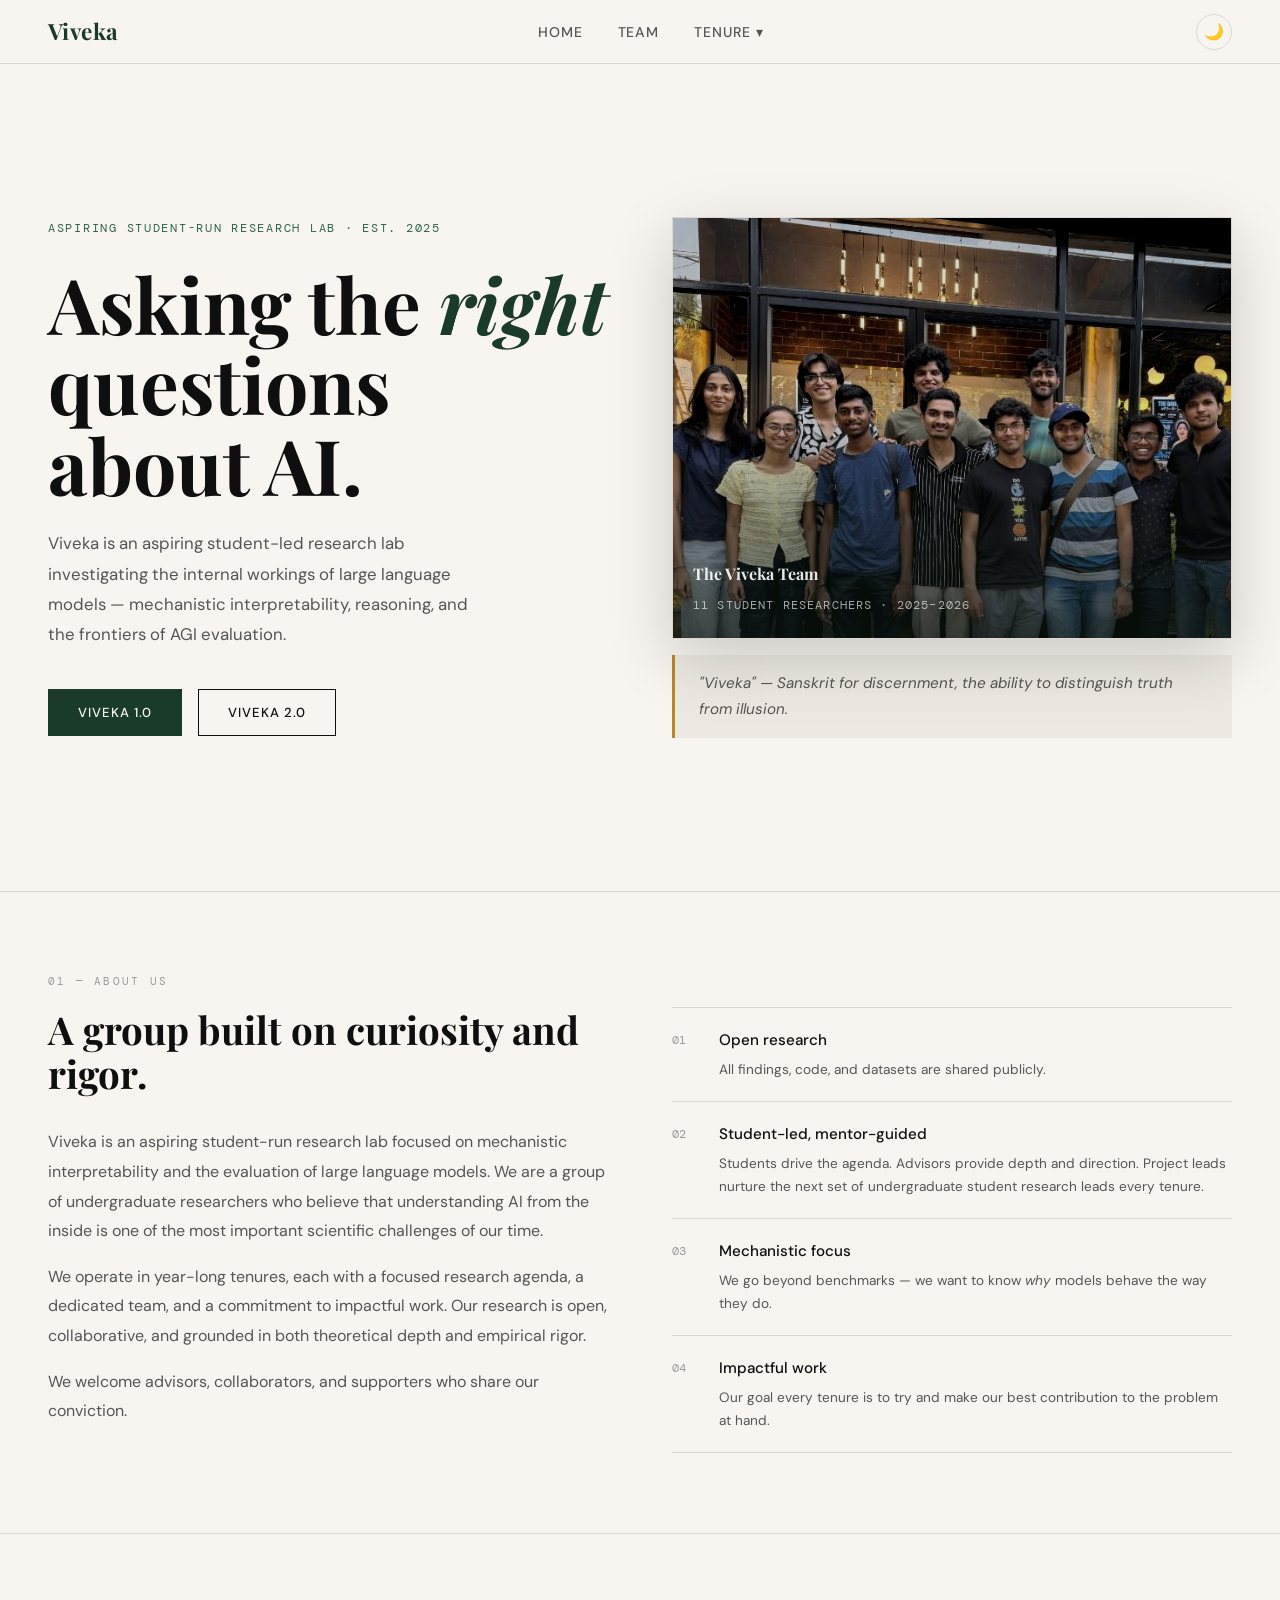
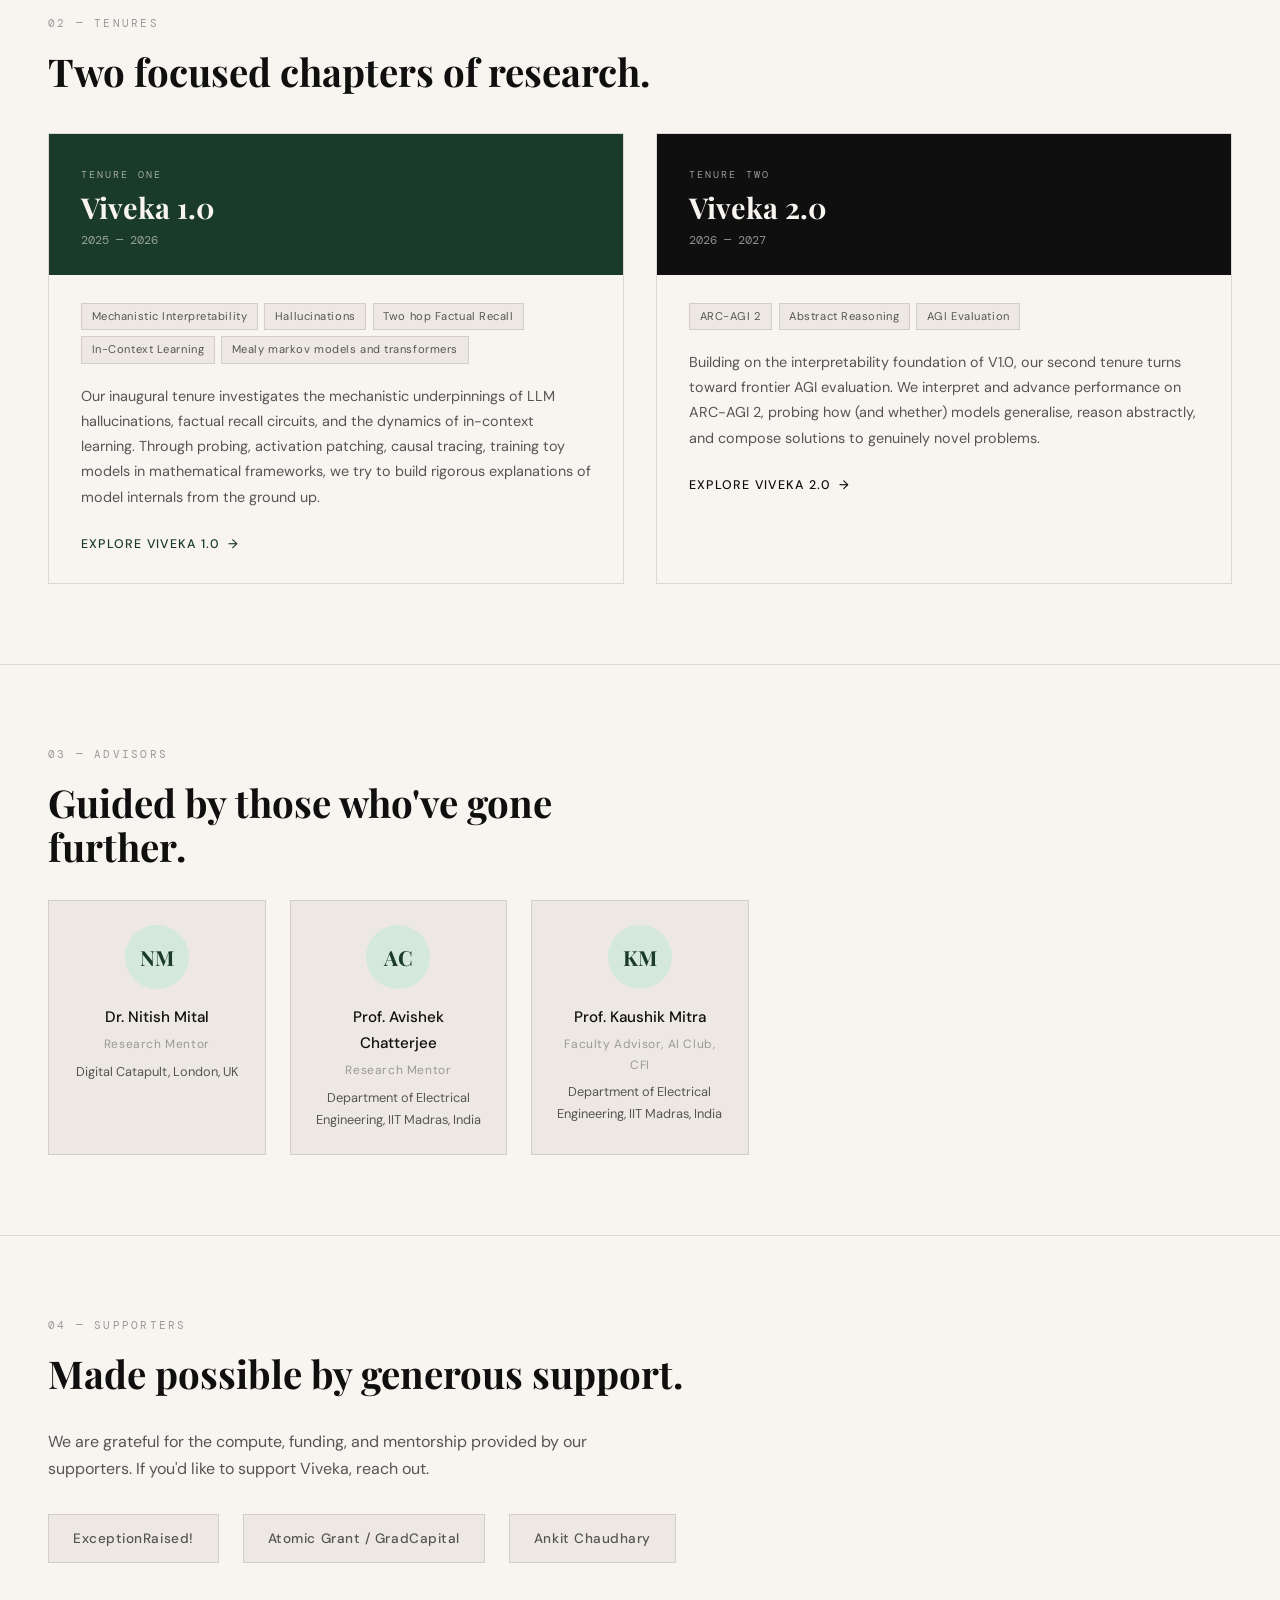
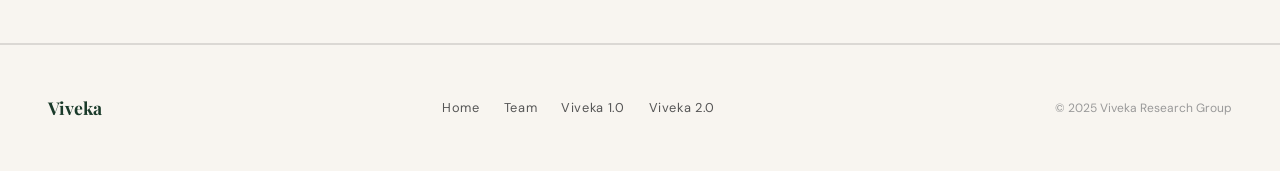
==== index.html @ bc0a215b "minor updates" ====
<!DOCTYPE html>
<html lang="en" data-theme="light">
<head>
<meta charset="UTF-8">
<meta name="viewport" content="width=device-width, initial-scale=1.0">
<title>Viveka — Student Research Collective</title>
<link rel="preconnect" href="https://fonts.googleapis.com">
<link href="https://fonts.googleapis.com/css2?family=Playfair+Display:wght@400;700&family=DM+Sans:wght@300;400;500&family=DM+Mono:wght@400&display=swap" rel="stylesheet">
<style>
  /* ── LIGHT MODE ── */
  :root {
    --ink: #0f0f0f;
    --ink-muted: #555;
    --ink-faint: #999;
    --paper: #f8f5f0;
    --paper-warm: #ede9e2;
    --accent: #1a3a2a;
    --accent-light: #2e6648;
    --accent-pale: #d4e8dc;
    --rule: rgba(15,15,15,0.12);
    --gold: #b8892a;
    --nav-bg: #f8f5f0;
    --toggle-icon: "🌙";
  }

  /* ── DARK MODE ── */
  [data-theme="dark"] {
    --ink: #e8e4dd;
    --ink-muted: #a8a09a;
    --ink-faint: #665f58;
    --paper: #141210;
    --paper-warm: #1d1a16;
    --accent: #4a8f6a;
    --accent-light: #5aaf80;
    --accent-pale: #1e3a2a;
    --rule: rgba(255,255,240,0.10);
    --gold: #d4a84b;
    --nav-bg: #141210;
    --toggle-icon: "☀";
  }

  *, *::before, *::after { box-sizing: border-box; margin: 0; padding: 0; }
  html { scroll-behavior: smooth; }
  body {
    font-family: 'DM Sans', sans-serif;
    background: var(--paper);
    color: var(--ink);
    font-size: 16px;
    line-height: 1.7;
    transition: background 0.3s, color 0.3s;
  }

  /* NAV */
  nav {
    position: sticky; top: 0; z-index: 100;
    background: var(--nav-bg);
    border-bottom: 1px solid var(--rule);
    display: flex; align-items: center; justify-content: space-between;
    padding: 0 3rem;
    height: 64px;
    transition: background 0.3s;
  }
  .nav-logo {
    font-family: 'Playfair Display', serif;
    font-size: 1.4rem;
    font-weight: 700;
    color: var(--accent);
    text-decoration: none;
    letter-spacing: 0.02em;
  }
  .nav-links { display: flex; gap: 0; align-items: center; list-style: none; }
  .nav-links li { position: relative; }
  .nav-links a {
    display: block;
    padding: 0 1.1rem;
    height: 64px;
    line-height: 64px;
    font-size: 0.88rem;
    font-weight: 500;
    letter-spacing: 0.06em;
    text-transform: uppercase;
    text-decoration: none;
    color: var(--ink-muted);
    transition: color 0.2s;
  }
  .nav-links a:hover { color: var(--accent); }
  .dropdown-menu {
    display: none;
    position: absolute;
    top: 100%; left: 0;
    background: var(--nav-bg);
    border: 1px solid var(--rule);
    min-width: 180px;
    box-shadow: 0 8px 24px rgba(0,0,0,0.08);
  }
  .nav-links li:hover .dropdown-menu { display: block; }
  .dropdown-menu a {
    height: auto; line-height: 1.4;
    padding: 0.75rem 1.2rem;
    display: block;
    border-bottom: 1px solid var(--rule);
    font-size: 0.82rem;
  }
  .dropdown-menu a:last-child { border-bottom: none; }

  /* DARK MODE TOGGLE */
  .dark-toggle {
    background: none;
    border: 1.5px solid var(--rule);
    color: var(--ink-muted);
    cursor: pointer;
    font-size: 1rem;
    width: 36px;
    height: 36px;
    border-radius: 50%;
    display: flex;
    align-items: center;
    justify-content: center;
    margin-left: 0.8rem;
    transition: border-color 0.2s, background 0.2s, color 0.2s;
    flex-shrink: 0;
  }
  .dark-toggle:hover {
    border-color: var(--accent);
    color: var(--accent);
    background: var(--accent-pale);
  }

  /* HERO */
  .hero {
    min-height: 92vh;
    display: grid;
    grid-template-columns: 1fr 1fr;
    align-items: center;
    padding: 4rem 3rem;
    gap: 4rem;
    border-bottom: 1px solid var(--rule);
  }
  .hero-text {}
  .hero-eyebrow {
    font-family: 'DM Mono', monospace;
    font-size: 0.72rem;
    letter-spacing: 0.15em;
    text-transform: uppercase;
    color: var(--accent-light);
    margin-bottom: 1.5rem;
  }
  .hero-title {
    font-family: 'Playfair Display', serif;
    font-size: clamp(3rem, 6vw, 5.5rem);
    font-weight: 700;
    line-height: 1.05;
    color: var(--ink);
    margin-bottom: 1.5rem;
  }
  .hero-title em { font-style: italic; color: var(--accent); }
  .hero-sub {
    font-size: 1.05rem;
    color: var(--ink-muted);
    max-width: 420px;
    margin-bottom: 2.5rem;
    line-height: 1.8;
  }
  .hero-ctas { display: flex; gap: 1rem; flex-wrap: wrap; }
  .btn {
    display: inline-block;
    padding: 0.7rem 1.8rem;
    font-size: 0.82rem;
    font-weight: 500;
    letter-spacing: 0.08em;
    text-transform: uppercase;
    text-decoration: none;
    border: 1.5px solid var(--ink);
    color: var(--ink);
    background: transparent;
    transition: all 0.2s;
    cursor: pointer;
  }
  .btn:hover { background: var(--ink); color: var(--paper); }
  .btn-fill { background: var(--accent); color: var(--paper); border-color: var(--accent); }
  .btn-fill:hover { background: var(--accent-light); border-color: var(--accent-light); color: var(--paper); }

  /* HERO GROUP PHOTO */
  .hero-visual {
    display: flex;
    flex-direction: column;
    gap: 1rem;
    position: relative;
  }

  .hero-photo-wrapper {
    position: relative;
    overflow: hidden;
    border: 1px solid var(--rule);
    box-shadow: 0 20px 60px rgba(0,0,0,0.18);
  }

  .hero-photo-wrapper img {
    width: 100%;
    height: 420px;
    object-fit: cover;
    object-position: center top;
    display: block;
    /* Warm cinematic grade — slight desaturation + deep shadows */
    filter: brightness(0.82) contrast(1.08) saturate(0.85) sepia(0.08);
    transition: filter 0.4s ease;
  }

  [data-theme="dark"] .hero-photo-wrapper img {
    /* Darker, more moody in dark mode */
    filter: brightness(0.62) contrast(1.15) saturate(0.70) sepia(0.12);
  }

  .hero-photo-wrapper:hover img {
    filter: brightness(0.92) contrast(1.04) saturate(1.0) sepia(0.04);
  }

  /* Gradient overlay at bottom for text */
  .hero-photo-wrapper::after {
    content: '';
    position: absolute;
    bottom: 0; left: 0; right: 0;
    height: 55%;
    background: linear-gradient(to top, rgba(10,20,14,0.72) 0%, transparent 100%);
    pointer-events: none;
  }

  .hero-photo-caption {
    position: absolute;
    bottom: 1.25rem;
    left: 1.25rem;
    right: 1.25rem;
    z-index: 2;
    color: rgba(255,255,255,0.90);
  }
  .hero-photo-caption strong {
    font-family: 'Playfair Display', serif;
    font-size: 1rem;
    font-weight: 700;
    display: block;
    margin-bottom: 0.2rem;
  }
  .hero-photo-caption span {
    font-size: 0.72rem;
    font-family: 'DM Mono', monospace;
    letter-spacing: 0.1em;
    text-transform: uppercase;
    opacity: 0.7;
  }

  .hero-quote {
    border-left: 3px solid var(--gold);
    padding: 1rem 1.5rem;
    background: var(--paper-warm);
    font-style: italic;
    font-size: 0.95rem;
    color: var(--ink-muted);
    transition: background 0.3s;
  }

  /* SECTION */
  section { padding: 5rem 3rem; border-bottom: 1px solid var(--rule); }
  .section-label {
    font-family: 'DM Mono', monospace;
    font-size: 0.7rem;
    letter-spacing: 0.2em;
    text-transform: uppercase;
    color: var(--ink-faint);
    margin-bottom: 1rem;
  }
  .section-title {
    font-family: 'Playfair Display', serif;
    font-size: clamp(1.8rem, 3vw, 2.8rem);
    font-weight: 700;
    line-height: 1.15;
    margin-bottom: 2rem;
    max-width: 640px;
  }

  /* ABOUT */
  .about-grid {
    display: grid;
    grid-template-columns: 1fr 1fr;
    gap: 4rem;
    align-items: start;
  }
  .about-text p {
    font-size: 1rem;
    color: var(--ink-muted);
    line-height: 1.85;
    margin-bottom: 1rem;
  }
  .about-pillars { display: flex; flex-direction: column; gap: 0; }
  .pillar {
    padding: 1.25rem 0;
    border-bottom: 1px solid var(--rule);
    display: flex; gap: 1.2rem; align-items: flex-start;
  }
  .pillar:first-child { border-top: 1px solid var(--rule); }
  .pillar-num {
    font-family: 'DM Mono', monospace;
    font-size: 0.72rem;
    color: var(--ink-faint);
    margin-top: 0.2rem;
    min-width: 28px;
  }
  .pillar-title { font-weight: 500; font-size: 0.95rem; margin-bottom: 0.25rem; }
  .pillar-desc { font-size: 0.85rem; color: var(--ink-muted); }

  /* TENURE CARDS */
  .tenure-grid {
    display: grid;
    grid-template-columns: 1fr 1fr;
    gap: 2rem;
    margin-top: 2.5rem;
  }
  .tenure-card {
    border: 1px solid var(--rule);
    background: var(--paper);
    text-decoration: none;
    color: inherit;
    display: block;
    transition: transform 0.2s, box-shadow 0.2s;
    position: relative;
    overflow: hidden;
  }
  .tenure-card:hover { transform: translateY(-3px); box-shadow: 0 12px 40px rgba(0,0,0,0.1); }
  .tenure-card-header {
    background: var(--accent);
    color: var(--paper);
    padding: 2rem 2rem 1.5rem;
    position: relative;
  }
  .tenure-card-header.v2 { background: var(--ink); }
  .tenure-tag {
    font-family: 'DM Mono', monospace;
    font-size: 0.65rem;
    letter-spacing: 0.2em;
    text-transform: uppercase;
    opacity: 0.6;
    margin-bottom: 0.5rem;
  }
  .tenure-card-title {
    font-family: 'Playfair Display', serif;
    font-size: 1.8rem;
    font-weight: 700;
    line-height: 1.1;
  }
  .tenure-card-year {
    font-family: 'DM Mono', monospace;
    font-size: 0.75rem;
    opacity: 0.55;
    margin-top: 0.4rem;
  }
  .tenure-card-body {
    padding: 1.75rem 2rem;
  }
  .tenure-card-desc {
    font-size: 0.9rem;
    color: var(--ink-muted);
    line-height: 1.75;
    margin-bottom: 1.5rem;
  }
  .tenure-card-link {
    font-size: 0.78rem;
    font-weight: 500;
    letter-spacing: 0.1em;
    text-transform: uppercase;
    color: var(--accent);
    display: flex; align-items: center; gap: 0.5rem;
  }
  .tenure-card.v2 .tenure-card-link { color: var(--ink); }
  .tenure-card-link::after { content: '→'; }
  .tenure-themes {
    display: flex; flex-wrap: wrap; gap: 0.4rem;
    margin-bottom: 1.25rem;
  }
  .theme-tag {
    font-size: 0.7rem;
    padding: 0.2rem 0.6rem;
    border: 1px solid var(--rule);
    color: var(--ink-muted);
    letter-spacing: 0.05em;
    background: var(--paper-warm);
  }

  /* ADVISORS */
  .advisors-grid {
    display: grid;
    grid-template-columns: repeat(auto-fill, minmax(200px, 1fr));
    gap: 1.5rem;
    margin-top: 2rem;
  }
  .advisor-card {
    border: 1px solid var(--rule);
    padding: 1.5rem;
    text-align: center;
    background: var(--paper-warm);
    transition: background 0.3s;
  }
  .advisor-avatar {
    width: 64px; height: 64px;
    border-radius: 50%;
    background: var(--accent-pale);
    display: flex; align-items: center; justify-content: center;
    margin: 0 auto 1rem;
    font-family: 'Playfair Display', serif;
    font-size: 1.3rem;
    color: var(--accent);
    font-weight: 700;
  }
  .advisor-name { font-weight: 500; font-size: 0.95rem; margin-bottom: 0.2rem; }
  .advisor-role { font-size: 0.75rem; color: var(--ink-faint); letter-spacing: 0.05em; }
  .advisor-affil { font-size: 0.8rem; color: var(--ink-muted); margin-top: 0.4rem; }

  /* SUPPORTERS */
  .supporters-row {
    display: flex; flex-wrap: wrap; gap: 1.5rem; align-items: center;
    margin-top: 2rem;
  }
  .supporter-badge {
    border: 1px solid var(--rule);
    padding: 0.75rem 1.5rem;
    font-size: 0.85rem;
    font-weight: 500;
    color: var(--ink-muted);
    background: var(--paper-warm);
    letter-spacing: 0.04em;
    transition: background 0.3s;
  }

  /* FOOTER */
  footer {
    padding: 3rem;
    display: flex; align-items: center; justify-content: space-between;
    border-top: 1px solid var(--rule);
    flex-wrap: wrap; gap: 1rem;
  }
  .footer-logo {
    font-family: 'Playfair Display', serif;
    font-size: 1.1rem;
    font-weight: 700;
    color: var(--accent);
  }
  .footer-links { display: flex; gap: 1.5rem; }
  .footer-links a {
    font-size: 0.8rem;
    text-decoration: none;
    color: var(--ink-muted);
    letter-spacing: 0.05em;
  }
  .footer-links a:hover { color: var(--accent); }
  .footer-copy { font-size: 0.75rem; color: var(--ink-faint); }

  @media (max-width: 768px) {
    nav { padding: 0 1.5rem; }
    .hero { grid-template-columns: 1fr; min-height: auto; padding: 3rem 1.5rem; }
    .hero-visual { display: none; }
    section { padding: 3.5rem 1.5rem; }
    .about-grid, .tenure-grid { grid-template-columns: 1fr; }
    footer { padding: 2rem 1.5rem; flex-direction: column; }
  }
</style>
</head>
<body>

<nav>
  <a href="index.html" class="nav-logo">Viveka</a>
  <ul class="nav-links">
    <li><a href="index.html">Home</a></li>
    <li><a href="team.html">Team</a></li>
    <li style="position:relative;">
      <a href="#">Tenure ▾</a>
      <div class="dropdown-menu">
        <a href="viveka-1.html">Viveka 1.0 — 2025–26</a>
        <a href="viveka-2.html">Viveka 2.0 — 2026–27</a>
      </div>
    </li>
  </ul>
  <button class="dark-toggle" id="darkToggle" aria-label="Toggle dark mode" title="Toggle dark mode">🌙</button>
</nav>

<!-- HERO -->
<section class="hero" style="border-top: none;">
  <div class="hero-text">
    <p class="hero-eyebrow">Aspiring Student-run Research Lab · Est. 2025</p>
    <h1 class="hero-title">Asking the <em>right</em> questions about AI.</h1>
    <p class="hero-sub">Viveka is an aspiring student-led research lab investigating the internal workings of large language models — mechanistic interpretability, reasoning, and the frontiers of AGI evaluation.</p>
    <div class="hero-ctas">
      <a href="viveka-1.html" class="btn btn-fill">Viveka 1.0</a>
      <a href="viveka-2.html" class="btn">Viveka 2.0</a>
    </div>
  </div>
  <div class="hero-visual">
    <div class="hero-photo-wrapper">
      <img src="group_photo.jpg" alt="Viveka research team group photo" />
      <div class="hero-photo-caption">
        <strong>The Viveka Team</strong>
        <span>11 student researchers · 2025–2026</span>
      </div>
    </div>
    <div class="hero-quote">
      "Viveka" — Sanskrit for discernment, the ability to distinguish truth from illusion.
    </div>
  </div>
</section>

<!-- ABOUT US -->
<section id="about">
  <div class="section-label">01 — About Us</div>
  <div class="about-grid">
    <div>
      <h2 class="section-title">A group built on curiosity and rigor.</h2>
      <div class="about-text">
        <p>Viveka is an aspiring student-run research lab focused on mechanistic interpretability and the evaluation of large language models. We are a group of undergraduate researchers who believe that understanding AI from the inside is one of the most important scientific challenges of our time.</p>
        <p>We operate in year-long tenures, each with a focused research agenda, a dedicated team, and a commitment to impactful work. Our research is open, collaborative, and grounded in both theoretical depth and empirical rigor.</p>
        <p>We welcome advisors, collaborators, and supporters who share our conviction.</p>
      </div>
    </div>
    <div class="about-pillars">
      <div class="pillar">
        <span class="pillar-num">01</span>
        <div>
          <div class="pillar-title">Open research</div>
          <div class="pillar-desc">All findings, code, and datasets are shared publicly.</div>
        </div>
      </div>
      <div class="pillar">
        <span class="pillar-num">02</span>
        <div>
          <div class="pillar-title">Student-led, mentor-guided</div>
          <div class="pillar-desc">Students drive the agenda. Advisors provide depth and direction. Project leads nurture the next set of undergraduate student research leads every tenure.</div>
        </div>
      </div>
      <div class="pillar">
        <span class="pillar-num">03</span>
        <div>
          <div class="pillar-title">Mechanistic focus</div>
          <div class="pillar-desc">We go beyond benchmarks — we want to know <em>why</em> models behave the way they do.</div>
        </div>
      </div>
      <div class="pillar">
        <span class="pillar-num">04</span>
        <div>
          <div class="pillar-title">Impactful work</div>
          <div class="pillar-desc">Our goal every tenure is to try and make our best contribution to the problem at hand.</div>
        </div>
      </div>
    </div>
  </div>
</section>

<!-- TENURES -->
<section id="tenures">
  <div class="section-label">02 — Tenures</div>
  <h2 class="section-title">Two focused chapters of research.</h2>
  <div class="tenure-grid">
    <!-- Viveka 1.0 -->
    <a href="viveka-1.html" class="tenure-card">
      <div class="tenure-card-header">
        <div class="tenure-tag">Tenure One</div>
        <div class="tenure-card-title">Viveka 1.0</div>
        <div class="tenure-card-year">2025 — 2026</div>
      </div>
      <div class="tenure-card-body">
        <div class="tenure-themes">
          <span class="theme-tag">Mechanistic Interpretability</span>
          <span class="theme-tag">Hallucinations</span>
          <span class="theme-tag"> Two hop Factual Recall</span>
          <span class="theme-tag">In-Context Learning</span>
          <span class="theme-tag">Mealy markov models and transformers</span>
        </div>
        <p class="tenure-card-desc">Our inaugural tenure investigates the mechanistic underpinnings of LLM hallucinations, factual recall circuits, and the dynamics of in-context learning. Through probing, activation patching, causal tracing, training toy models in mathematical frameworks, we try to build rigorous explanations of model internals from the ground up.</p>
        <span class="tenure-card-link">Explore Viveka 1.0</span>
      </div>
    </a>

    <!-- Viveka 2.0 -->
    <a href="viveka-2.html" class="tenure-card v2">
      <div class="tenure-card-header v2">
        <div class="tenure-tag">Tenure Two</div>
        <div class="tenure-card-title">Viveka 2.0</div>
        <div class="tenure-card-year">2026 — 2027</div>
      </div>
      <div class="tenure-card-body">
        <div class="tenure-themes">
          <span class="theme-tag">ARC-AGI 2</span>
          <span class="theme-tag">Abstract Reasoning</span>
          <span class="theme-tag">AGI Evaluation</span>
        </div>
        <p class="tenure-card-desc">Building on the interpretability foundation of V1.0, our second tenure turns toward frontier AGI evaluation. We interpret and advance performance on ARC-AGI 2, probing how (and whether) models generalise, reason abstractly, and compose solutions to genuinely novel problems.</p>
        <span class="tenure-card-link" style="color:var(--ink);">Explore Viveka 2.0</span>
      </div>
    </a>
  </div>
</section>

<!-- ADVISORS -->
<section id="advisors">
  <div class="section-label">03 — Advisors</div>
  <h2 class="section-title">Guided by those who've gone further.</h2>
  <div class="advisors-grid">
    <div class="advisor-card">
      <div class="advisor-avatar">NM</div>
      <div class="advisor-name">Dr. Nitish Mital</div>
      <div class="advisor-role">Research Mentor</div>
      <div class="advisor-affil">Digital Catapult, London, UK</div>
    </div>
    <div class="advisor-card">
      <div class="advisor-avatar">AC</div>
      <div class="advisor-name">Prof. Avishek Chatterjee</div>
      <div class="advisor-role">Research Mentor</div>
      <div class="advisor-affil">Department of Electrical Engineering, IIT Madras, India</div>
    </div>
    <div class="advisor-card">
      <div class="advisor-avatar">KM</div>
      <div class="advisor-name">Prof. Kaushik Mitra</div>
      <div class="advisor-role">Faculty Advisor, AI Club, CFI</div>
      <div class="advisor-affil">Department of Electrical Engineering, IIT Madras, India</div>
    </div>
  </div>
</section>

<!-- SUPPORTERS -->
<section id="supporters">
  <div class="section-label">04 — Supporters</div>
  <h2 class="section-title">Made possible by generous support.</h2>
  <p style="color:var(--ink-muted); max-width:560px; margin-bottom: 1rem;">We are grateful for the compute, funding, and mentorship provided by our supporters. If you'd like to support Viveka, reach out.</p>
  <div class="supporters-row">
    <div class="supporter-badge">ExceptionRaised!</div>
    <div class="supporter-badge">Atomic Grant / GradCapital</div>
    <div class="supporter-badge">Ankit Chaudhary</div>
  </div>
</section>

<footer>
  <div class="footer-logo">Viveka</div>
  <div class="footer-links">
    <a href="index.html">Home</a>
    <a href="team.html">Team</a>
    <a href="viveka-1.html">Viveka 1.0</a>
    <a href="viveka-2.html">Viveka 2.0</a>
  </div>
  <div class="footer-copy">© 2025 Viveka Research Group</div>
</footer>

<script>
  const toggle = document.getElementById('darkToggle');
  const html = document.documentElement;

  // Load saved preference
  const saved = localStorage.getItem('viveka-theme');
  if (saved) {
    html.setAttribute('data-theme', saved);
    toggle.textContent = saved === 'dark' ? '☀️' : '🌙';
  }

  toggle.addEventListener('click', () => {
    const current = html.getAttribute('data-theme');
    const next = current === 'dark' ? 'light' : 'dark';
    html.setAttribute('data-theme', next);
    toggle.textContent = next === 'dark' ? '☀️' : '🌙';
    localStorage.setItem('viveka-theme', next);
  });
</script>

</body>
</html>
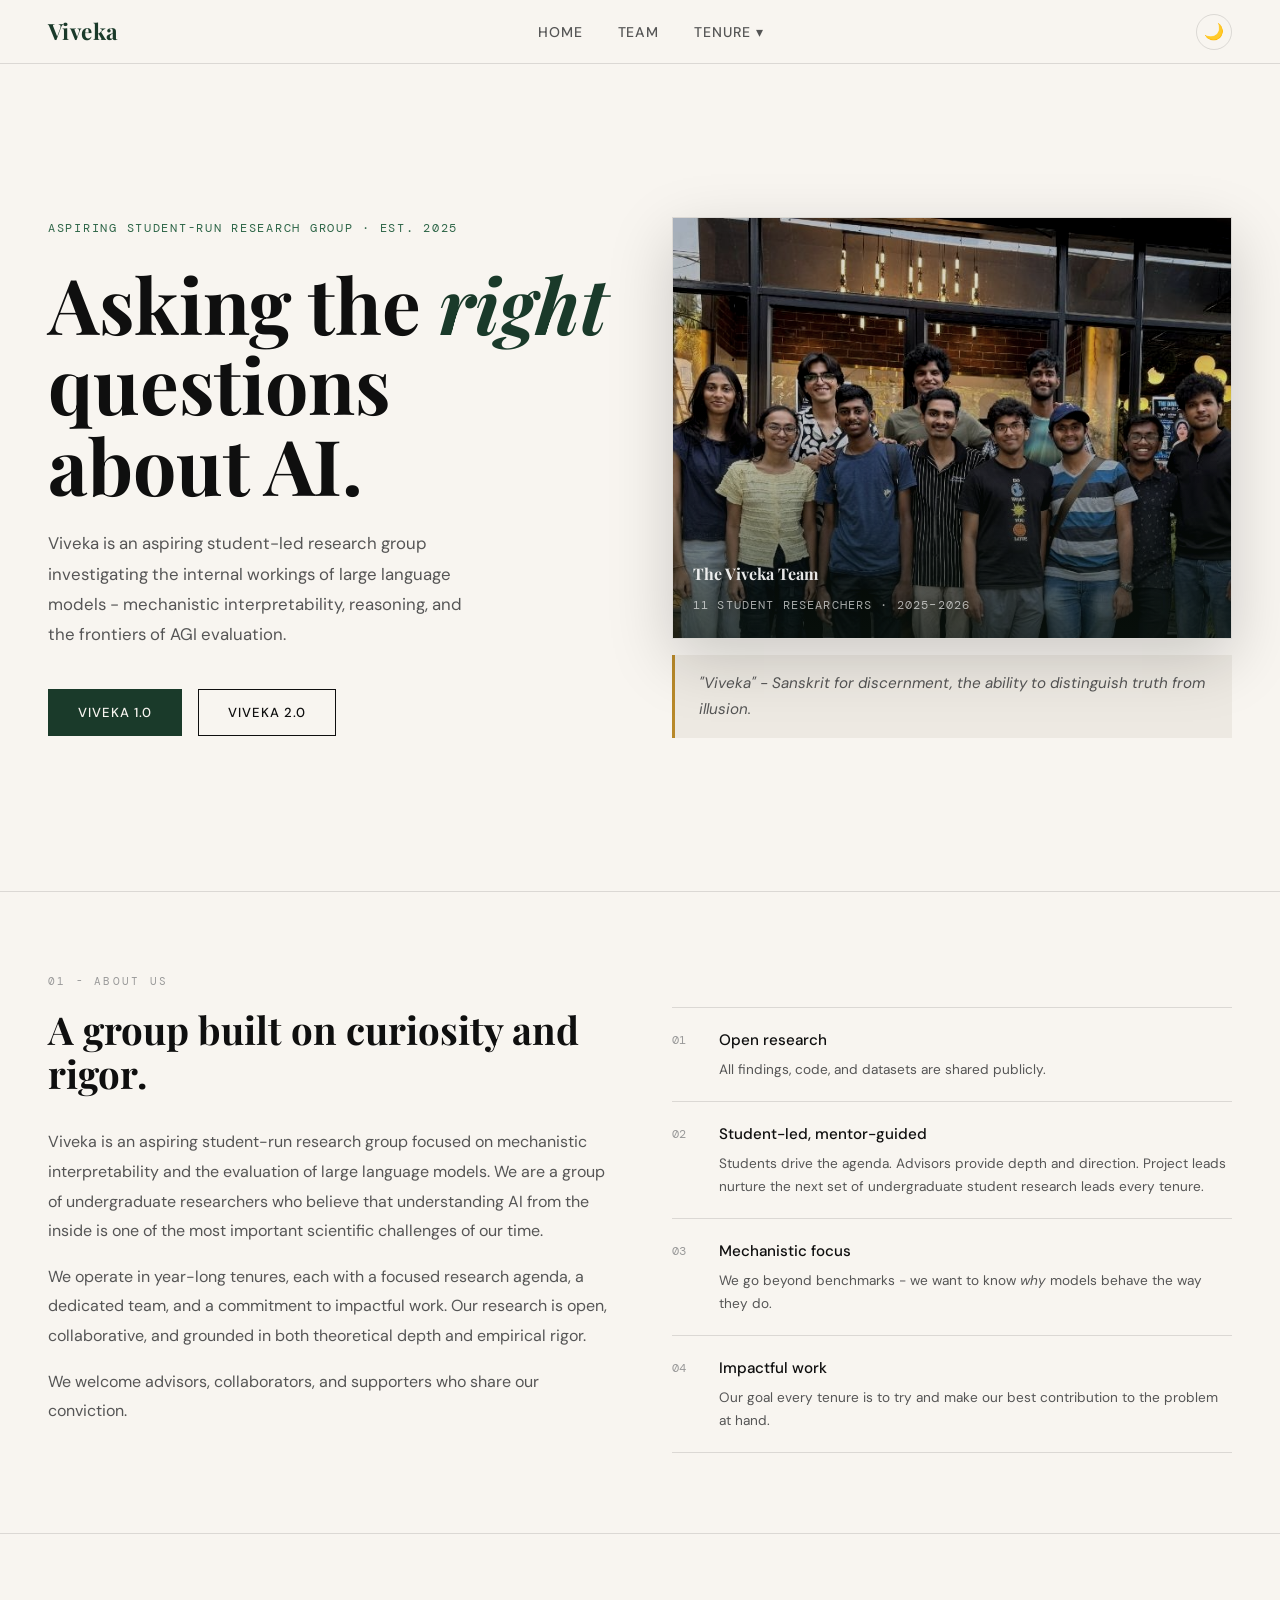
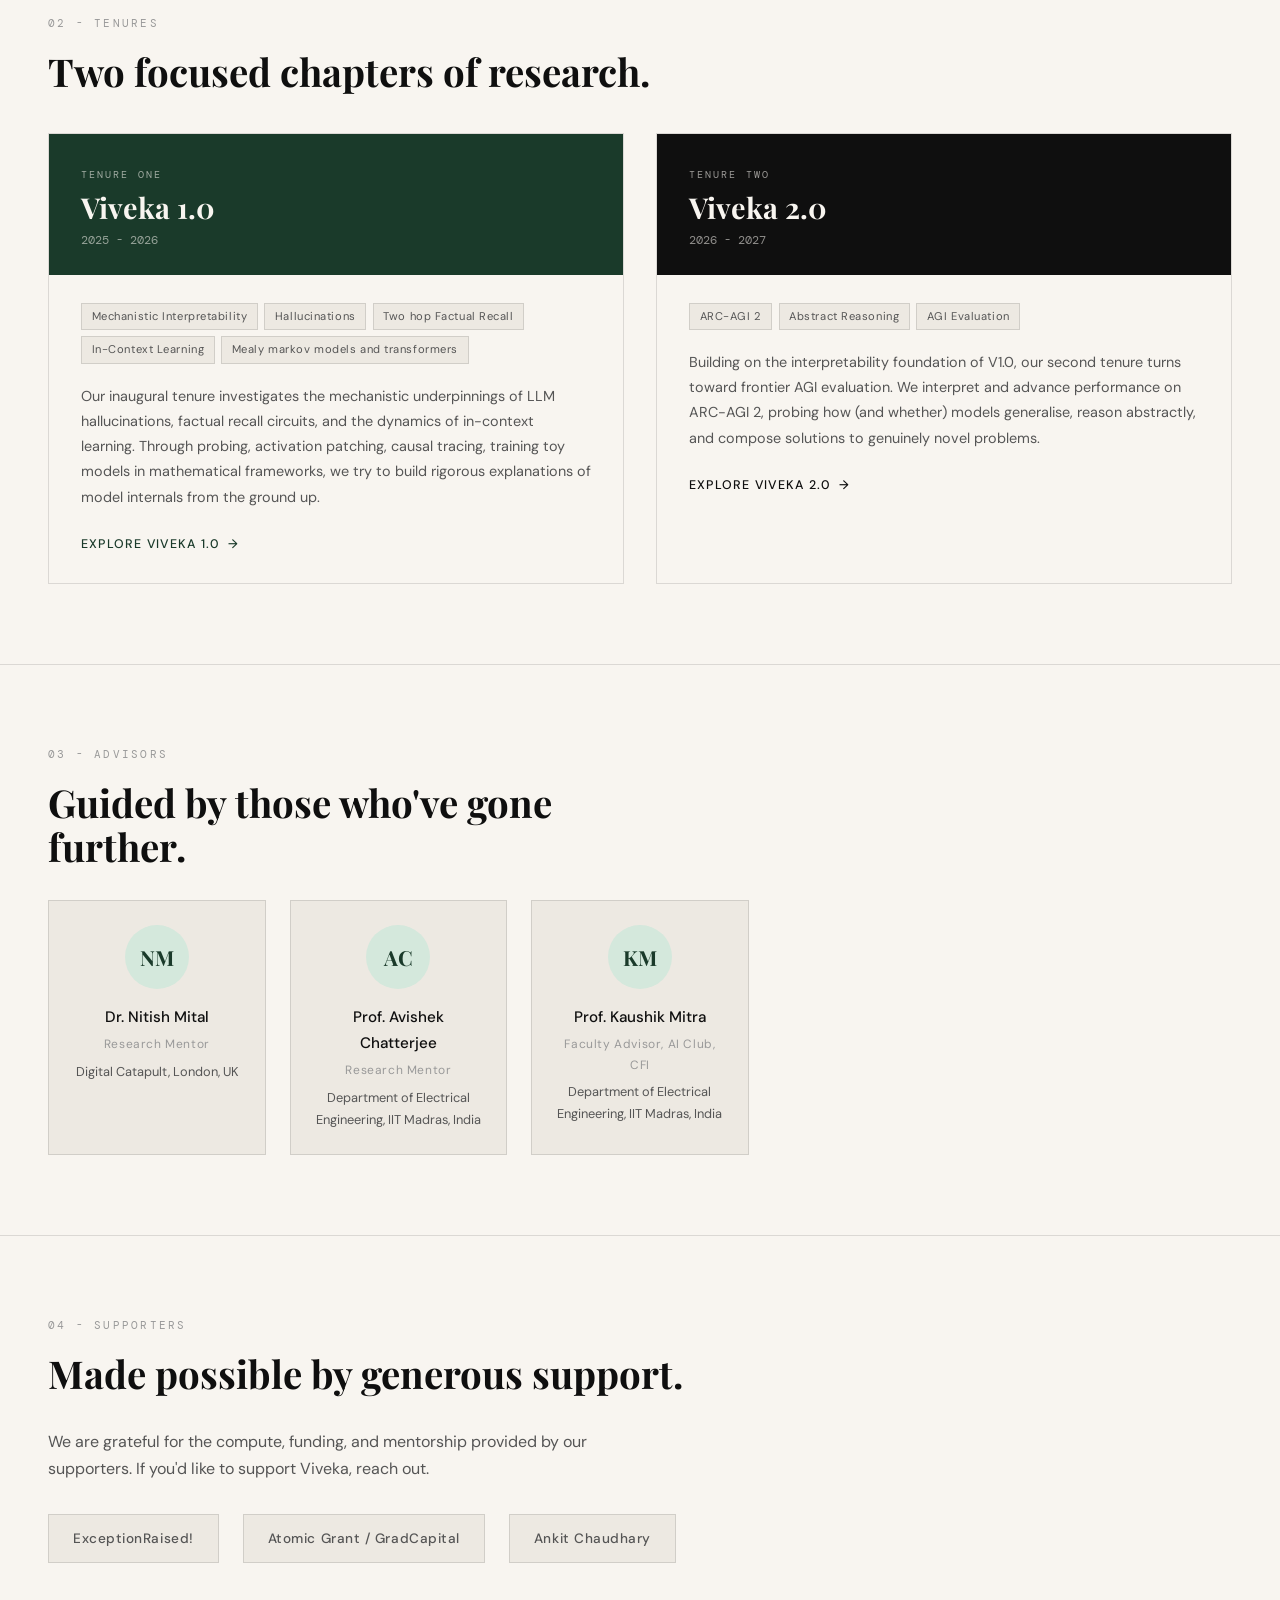
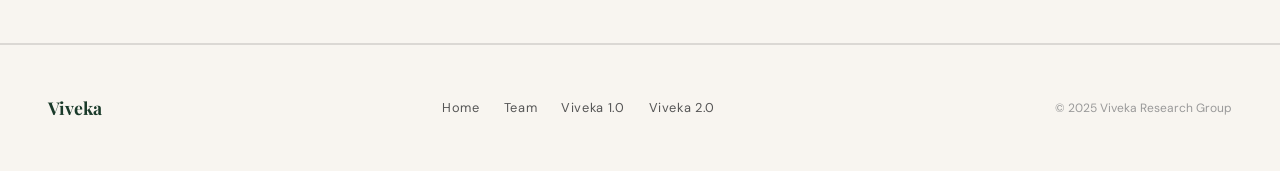
==== commit 3fbb9064: "linkedins" ====
--- a/index.html
+++ b/index.html
@@ -3,7 +3,7 @@
 <head>
 <meta charset="UTF-8">
 <meta name="viewport" content="width=device-width, initial-scale=1.0">
-<title>Viveka — Student Research Collective</title>
+<title>Viveka - Student Research Collective</title>
 <link rel="preconnect" href="https://fonts.googleapis.com">
 <link href="https://fonts.googleapis.com/css2?family=Playfair+Display:wght@400;700&family=DM+Sans:wght@300;400;500&family=DM+Mono:wght@400&display=swap" rel="stylesheet">
 <style>
@@ -40,7 +40,7 @@
   }
 
   *, *::before, *::after { box-sizing: border-box; margin: 0; padding: 0; }
-  html { scroll-behavior: smooth; }
+  html { scroll-behavior: smooth; background: var(--paper); transition: background 0.3s; }
   body {
     font-family: 'DM Sans', sans-serif;
     background: var(--paper);
@@ -48,6 +48,10 @@
     font-size: 16px;
     line-height: 1.7;
     transition: background 0.3s, color 0.3s;
+    max-width: 1440px;
+    margin: 0 auto;
+    box-shadow: 0 0 40px rgba(0,0,0,0.05);
+    min-height: 100vh;
   }
 
   /* NAV */
@@ -201,7 +205,7 @@
     object-fit: cover;
     object-position: center top;
     display: block;
-    /* Warm cinematic grade — slight desaturation + deep shadows */
+    /* Warm cinematic grade - slight desaturation + deep shadows */
     filter: brightness(0.82) contrast(1.08) saturate(0.85) sepia(0.08);
     transition: filter 0.4s ease;
   }
@@ -472,8 +476,8 @@
     <li style="position:relative;">
       <a href="#">Tenure ▾</a>
       <div class="dropdown-menu">
-        <a href="viveka-1.html">Viveka 1.0 — 2025–26</a>
-        <a href="viveka-2.html">Viveka 2.0 — 2026–27</a>
+        <a href="viveka-1.html">Viveka 1.0 - 2025–26</a>
+        <a href="viveka-2.html">Viveka 2.0 - 2026–27</a>
       </div>
     </li>
   </ul>
@@ -483,9 +487,9 @@
 <!-- HERO -->
 <section class="hero" style="border-top: none;">
   <div class="hero-text">
-    <p class="hero-eyebrow">Aspiring Student-run Research Lab · Est. 2025</p>
+    <p class="hero-eyebrow">Aspiring Student-run Research Group · Est. 2025</p>
     <h1 class="hero-title">Asking the <em>right</em> questions about AI.</h1>
-    <p class="hero-sub">Viveka is an aspiring student-led research lab investigating the internal workings of large language models — mechanistic interpretability, reasoning, and the frontiers of AGI evaluation.</p>
+    <p class="hero-sub">Viveka is an aspiring student-led research group investigating the internal workings of large language models - mechanistic interpretability, reasoning, and the frontiers of AGI evaluation.</p>
     <div class="hero-ctas">
       <a href="viveka-1.html" class="btn btn-fill">Viveka 1.0</a>
       <a href="viveka-2.html" class="btn">Viveka 2.0</a>
@@ -500,19 +504,19 @@
       </div>
     </div>
     <div class="hero-quote">
-      "Viveka" — Sanskrit for discernment, the ability to distinguish truth from illusion.
+      "Viveka" - Sanskrit for discernment, the ability to distinguish truth from illusion.
     </div>
   </div>
 </section>
 
 <!-- ABOUT US -->
 <section id="about">
-  <div class="section-label">01 — About Us</div>
+  <div class="section-label">01 - About Us</div>
   <div class="about-grid">
     <div>
       <h2 class="section-title">A group built on curiosity and rigor.</h2>
       <div class="about-text">
-        <p>Viveka is an aspiring student-run research lab focused on mechanistic interpretability and the evaluation of large language models. We are a group of undergraduate researchers who believe that understanding AI from the inside is one of the most important scientific challenges of our time.</p>
+        <p>Viveka is an aspiring student-run research group focused on mechanistic interpretability and the evaluation of large language models. We are a group of undergraduate researchers who believe that understanding AI from the inside is one of the most important scientific challenges of our time.</p>
         <p>We operate in year-long tenures, each with a focused research agenda, a dedicated team, and a commitment to impactful work. Our research is open, collaborative, and grounded in both theoretical depth and empirical rigor.</p>
         <p>We welcome advisors, collaborators, and supporters who share our conviction.</p>
       </div>
@@ -536,7 +540,7 @@
         <span class="pillar-num">03</span>
         <div>
           <div class="pillar-title">Mechanistic focus</div>
-          <div class="pillar-desc">We go beyond benchmarks — we want to know <em>why</em> models behave the way they do.</div>
+          <div class="pillar-desc">We go beyond benchmarks - we want to know <em>why</em> models behave the way they do.</div>
         </div>
       </div>
       <div class="pillar">
@@ -552,7 +556,7 @@
 
 <!-- TENURES -->
 <section id="tenures">
-  <div class="section-label">02 — Tenures</div>
+  <div class="section-label">02 - Tenures</div>
   <h2 class="section-title">Two focused chapters of research.</h2>
   <div class="tenure-grid">
     <!-- Viveka 1.0 -->
@@ -560,7 +564,7 @@
       <div class="tenure-card-header">
         <div class="tenure-tag">Tenure One</div>
         <div class="tenure-card-title">Viveka 1.0</div>
-        <div class="tenure-card-year">2025 — 2026</div>
+        <div class="tenure-card-year">2025 - 2026</div>
       </div>
       <div class="tenure-card-body">
         <div class="tenure-themes">
@@ -580,7 +584,7 @@
       <div class="tenure-card-header v2">
         <div class="tenure-tag">Tenure Two</div>
         <div class="tenure-card-title">Viveka 2.0</div>
-        <div class="tenure-card-year">2026 — 2027</div>
+        <div class="tenure-card-year">2026 - 2027</div>
       </div>
       <div class="tenure-card-body">
         <div class="tenure-themes">
@@ -597,7 +601,7 @@
 
 <!-- ADVISORS -->
 <section id="advisors">
-  <div class="section-label">03 — Advisors</div>
+  <div class="section-label">03 - Advisors</div>
   <h2 class="section-title">Guided by those who've gone further.</h2>
   <div class="advisors-grid">
     <div class="advisor-card">
@@ -623,7 +627,7 @@
 
 <!-- SUPPORTERS -->
 <section id="supporters">
-  <div class="section-label">04 — Supporters</div>
+  <div class="section-label">04 - Supporters</div>
   <h2 class="section-title">Made possible by generous support.</h2>
   <p style="color:var(--ink-muted); max-width:560px; margin-bottom: 1rem;">We are grateful for the compute, funding, and mentorship provided by our supporters. If you'd like to support Viveka, reach out.</p>
   <div class="supporters-row">
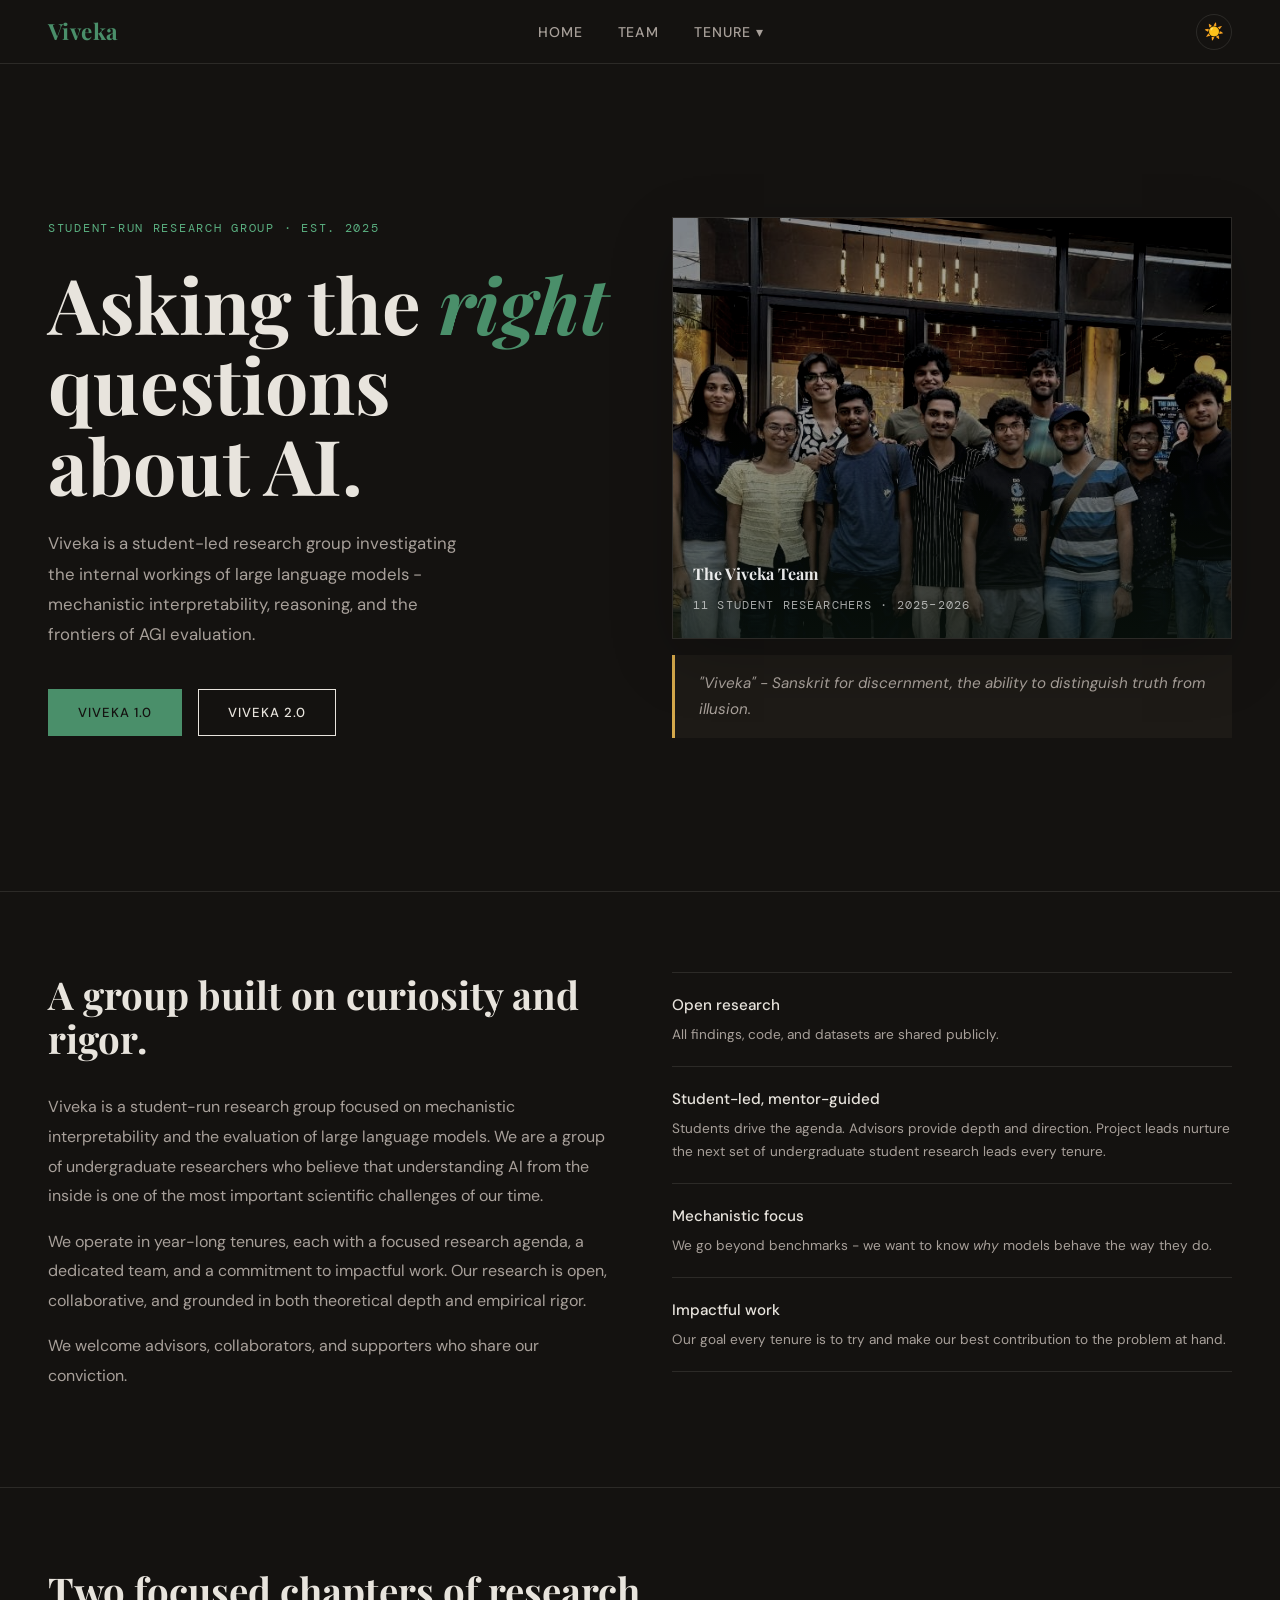
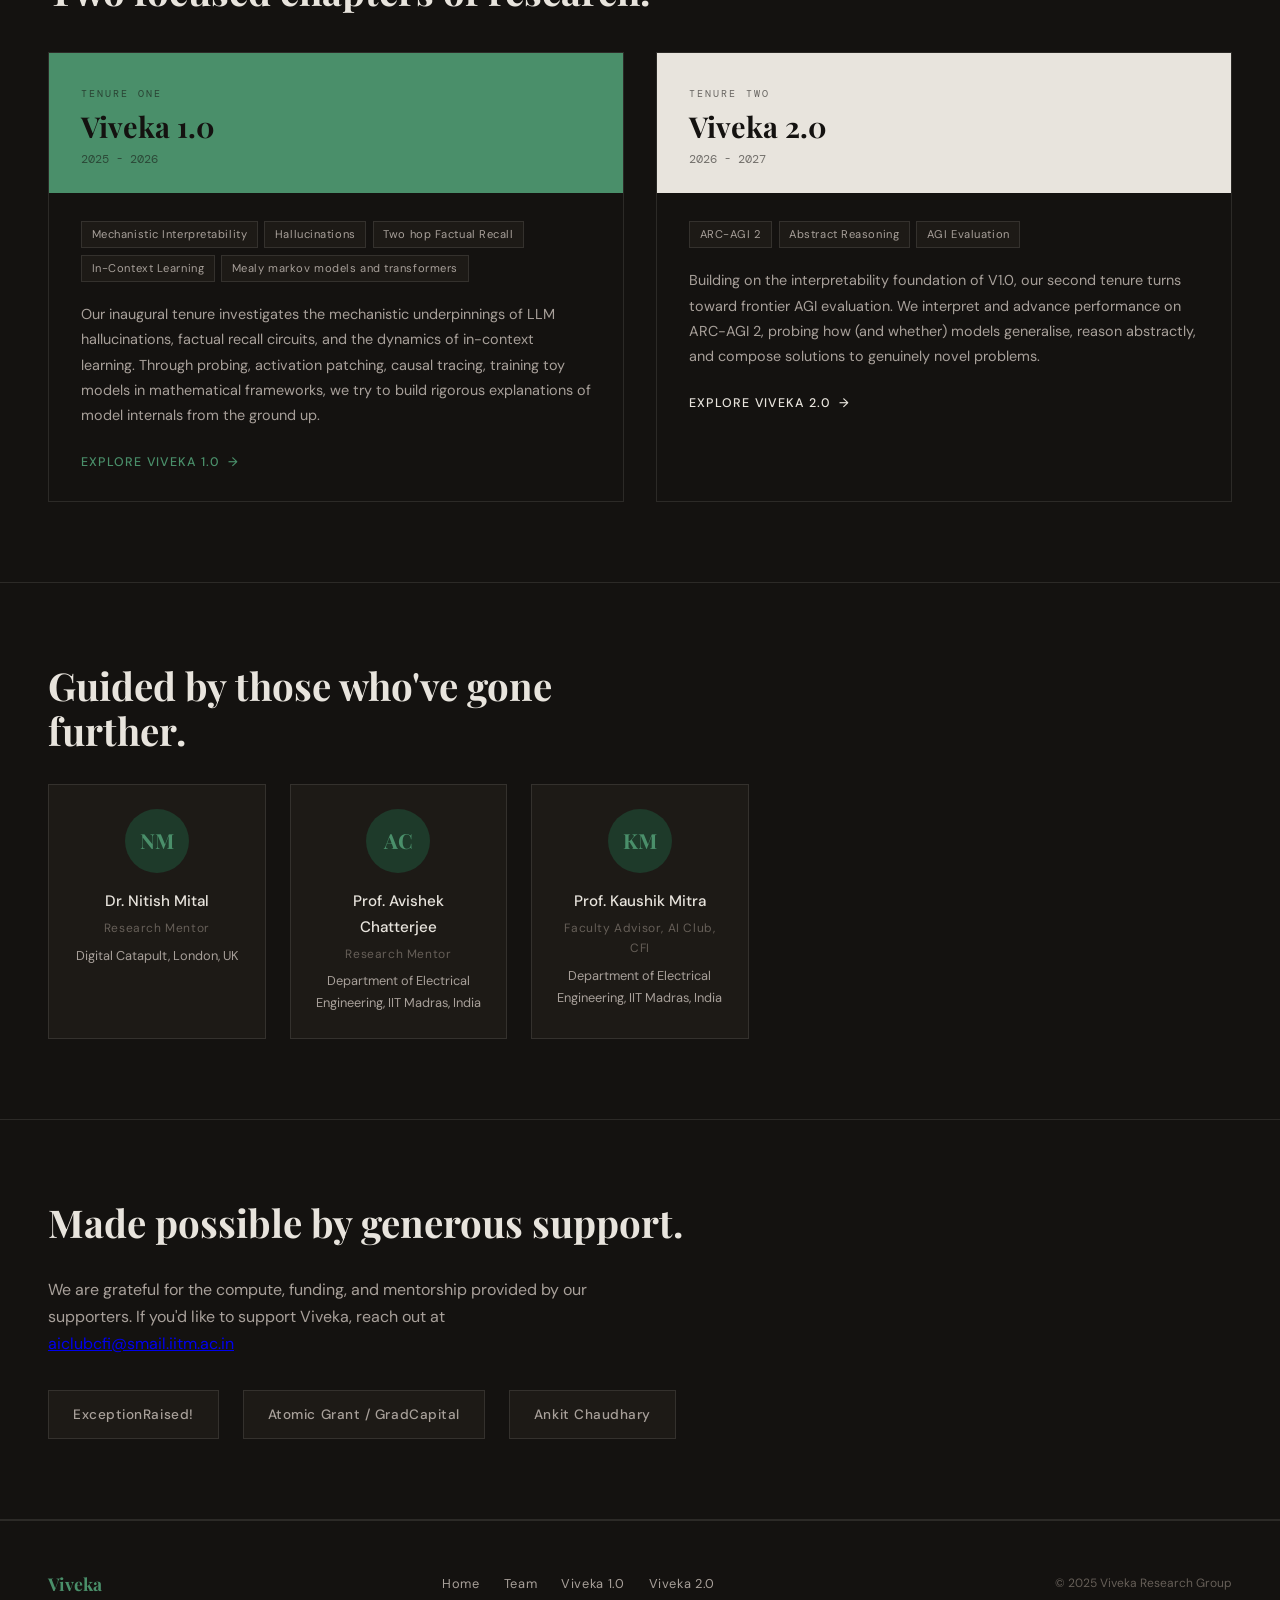
==== commit 3afe4d3c: "formatting" ====
--- a/index.html
+++ b/index.html
@@ -1,5 +1,5 @@
 <!DOCTYPE html>
-<html lang="en" data-theme="light">
+<html lang="en" data-theme="dark">
 <head>
 <meta charset="UTF-8">
 <meta name="viewport" content="width=device-width, initial-scale=1.0">
@@ -481,15 +481,15 @@
       </div>
     </li>
   </ul>
-  <button class="dark-toggle" id="darkToggle" aria-label="Toggle dark mode" title="Toggle dark mode">🌙</button>
+  <button class="dark-toggle" id="darkToggle" aria-label="Toggle dark mode" title="Toggle dark mode">☀️</button>
 </nav>
 
 <!-- HERO -->
 <section class="hero" style="border-top: none;">
   <div class="hero-text">
-    <p class="hero-eyebrow">Aspiring Student-run Research Group · Est. 2025</p>
+    <p class="hero-eyebrow"> Student-run Research Group · Est. 2025</p>
     <h1 class="hero-title">Asking the <em>right</em> questions about AI.</h1>
-    <p class="hero-sub">Viveka is an aspiring student-led research group investigating the internal workings of large language models - mechanistic interpretability, reasoning, and the frontiers of AGI evaluation.</p>
+    <p class="hero-sub">Viveka is a student-led research group investigating the internal workings of large language models - mechanistic interpretability, reasoning, and the frontiers of AGI evaluation.</p>
     <div class="hero-ctas">
       <a href="viveka-1.html" class="btn btn-fill">Viveka 1.0</a>
       <a href="viveka-2.html" class="btn">Viveka 2.0</a>
@@ -511,40 +511,40 @@
 
 <!-- ABOUT US -->
 <section id="about">
-  <div class="section-label">01 - About Us</div>
+  <!-- <div class="section-label">01 - About Us</div> -->
   <div class="about-grid">
     <div>
       <h2 class="section-title">A group built on curiosity and rigor.</h2>
       <div class="about-text">
-        <p>Viveka is an aspiring student-run research group focused on mechanistic interpretability and the evaluation of large language models. We are a group of undergraduate researchers who believe that understanding AI from the inside is one of the most important scientific challenges of our time.</p>
+        <p>Viveka is a student-run research group focused on mechanistic interpretability and the evaluation of large language models. We are a group of undergraduate researchers who believe that understanding AI from the inside is one of the most important scientific challenges of our time.</p>
         <p>We operate in year-long tenures, each with a focused research agenda, a dedicated team, and a commitment to impactful work. Our research is open, collaborative, and grounded in both theoretical depth and empirical rigor.</p>
         <p>We welcome advisors, collaborators, and supporters who share our conviction.</p>
       </div>
     </div>
     <div class="about-pillars">
       <div class="pillar">
-        <span class="pillar-num">01</span>
+        <!-- <span class="pillar-num">01</span> -->
         <div>
           <div class="pillar-title">Open research</div>
           <div class="pillar-desc">All findings, code, and datasets are shared publicly.</div>
         </div>
       </div>
       <div class="pillar">
-        <span class="pillar-num">02</span>
+        <!-- <span class="pillar-num">02</span> -->
         <div>
           <div class="pillar-title">Student-led, mentor-guided</div>
           <div class="pillar-desc">Students drive the agenda. Advisors provide depth and direction. Project leads nurture the next set of undergraduate student research leads every tenure.</div>
         </div>
       </div>
       <div class="pillar">
-        <span class="pillar-num">03</span>
+        <!-- <span class="pillar-num">03</span> -->
         <div>
           <div class="pillar-title">Mechanistic focus</div>
           <div class="pillar-desc">We go beyond benchmarks - we want to know <em>why</em> models behave the way they do.</div>
         </div>
       </div>
       <div class="pillar">
-        <span class="pillar-num">04</span>
+        <!-- <span class="pillar-num">04</span> -->
         <div>
           <div class="pillar-title">Impactful work</div>
           <div class="pillar-desc">Our goal every tenure is to try and make our best contribution to the problem at hand.</div>
@@ -556,7 +556,7 @@
 
 <!-- TENURES -->
 <section id="tenures">
-  <div class="section-label">02 - Tenures</div>
+  <!-- <div class="section-label">02 - Tenures</div> -->
   <h2 class="section-title">Two focused chapters of research.</h2>
   <div class="tenure-grid">
     <!-- Viveka 1.0 -->
@@ -601,7 +601,7 @@
 
 <!-- ADVISORS -->
 <section id="advisors">
-  <div class="section-label">03 - Advisors</div>
+  <!-- <div class="section-label">03 - Advisors</div> -->
   <h2 class="section-title">Guided by those who've gone further.</h2>
   <div class="advisors-grid">
     <div class="advisor-card">
@@ -627,9 +627,9 @@
 
 <!-- SUPPORTERS -->
 <section id="supporters">
-  <div class="section-label">04 - Supporters</div>
+  <!-- <div class="section-label">04 - Supporters</div> -->
   <h2 class="section-title">Made possible by generous support.</h2>
-  <p style="color:var(--ink-muted); max-width:560px; margin-bottom: 1rem;">We are grateful for the compute, funding, and mentorship provided by our supporters. If you'd like to support Viveka, reach out.</p>
+  <p style="color:var(--ink-muted); max-width:560px; margin-bottom: 1rem;">We are grateful for the compute, funding, and mentorship provided by our supporters. If you'd like to support Viveka, reach out at <a href="https://mail.google.com/mail/?view=cm&fs=1&to=aiclubcfi@smail.iitm.ac.in" target="_blank" rel="noopener noreferrer">aiclubcfi@smail.iitm.ac.in</a></p>
   <div class="supporters-row">
     <div class="supporter-badge">ExceptionRaised!</div>
     <div class="supporter-badge">Atomic Grant / GradCapital</div>
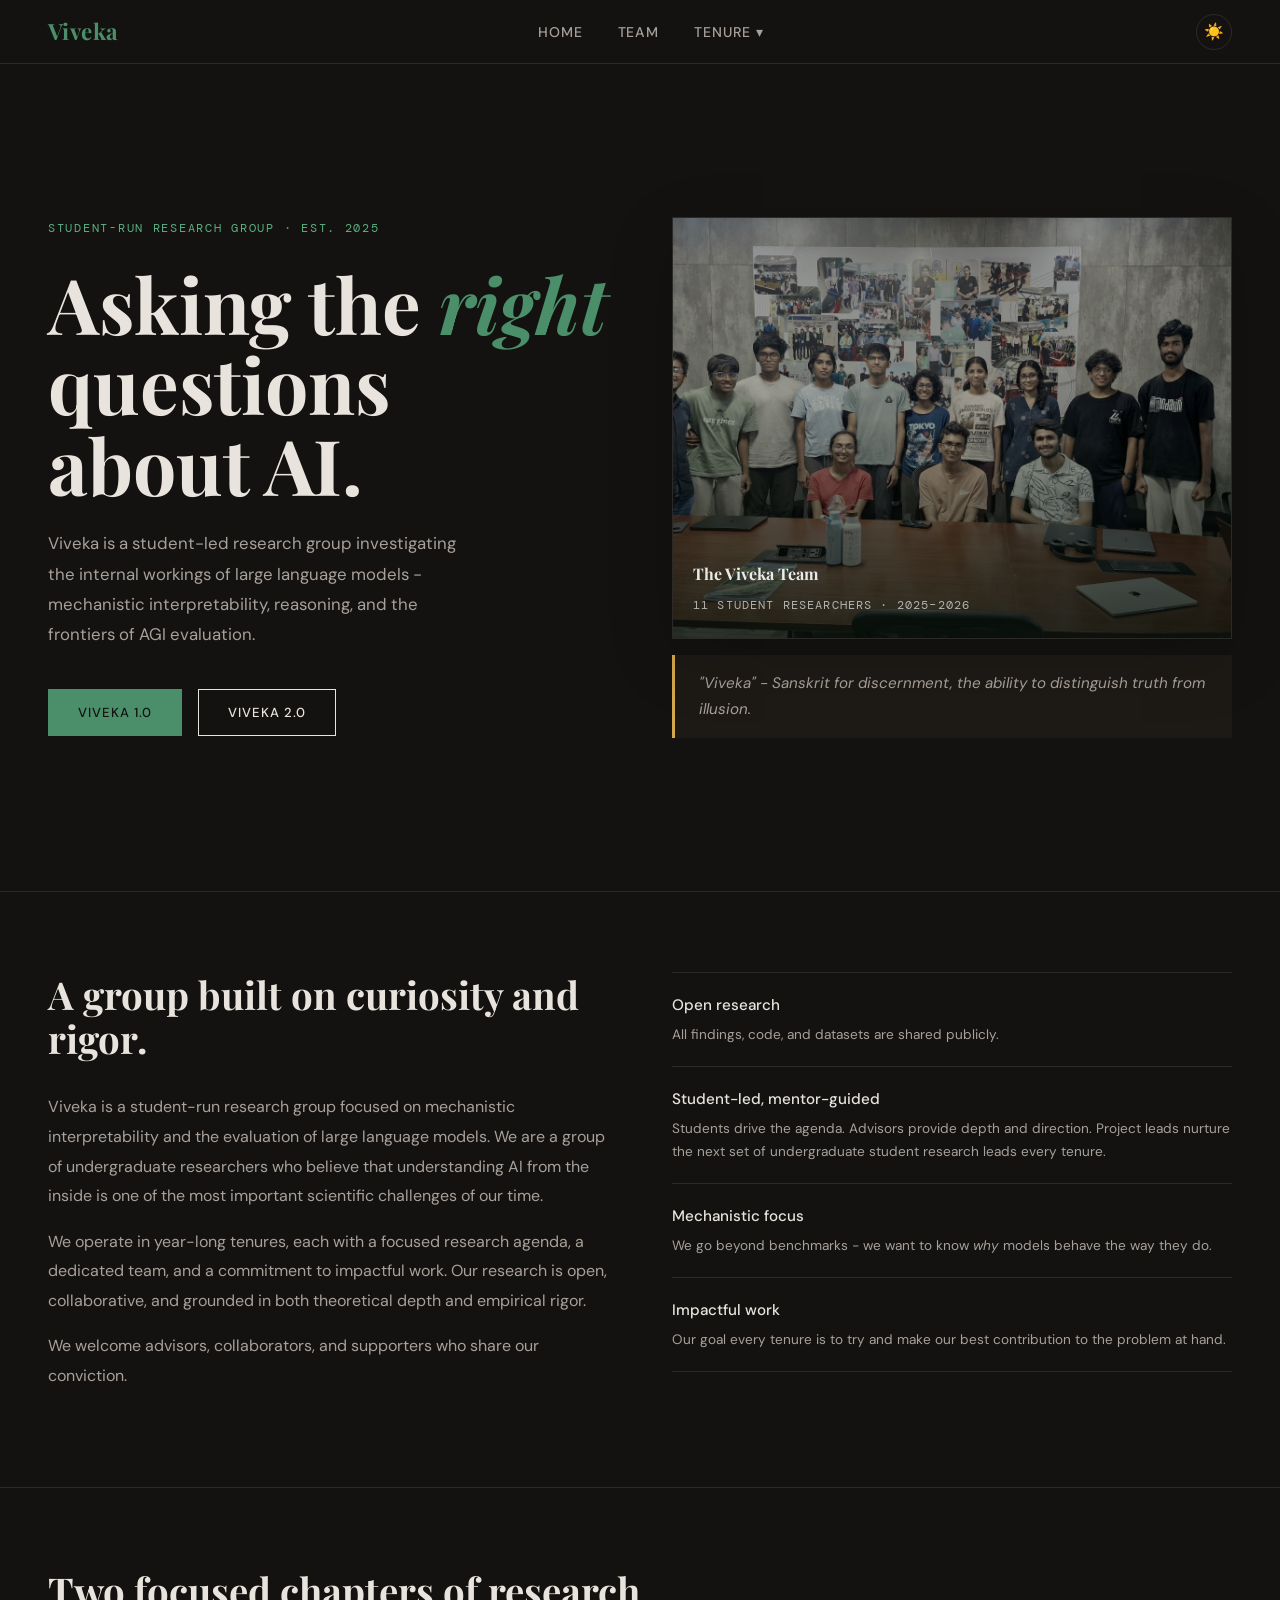
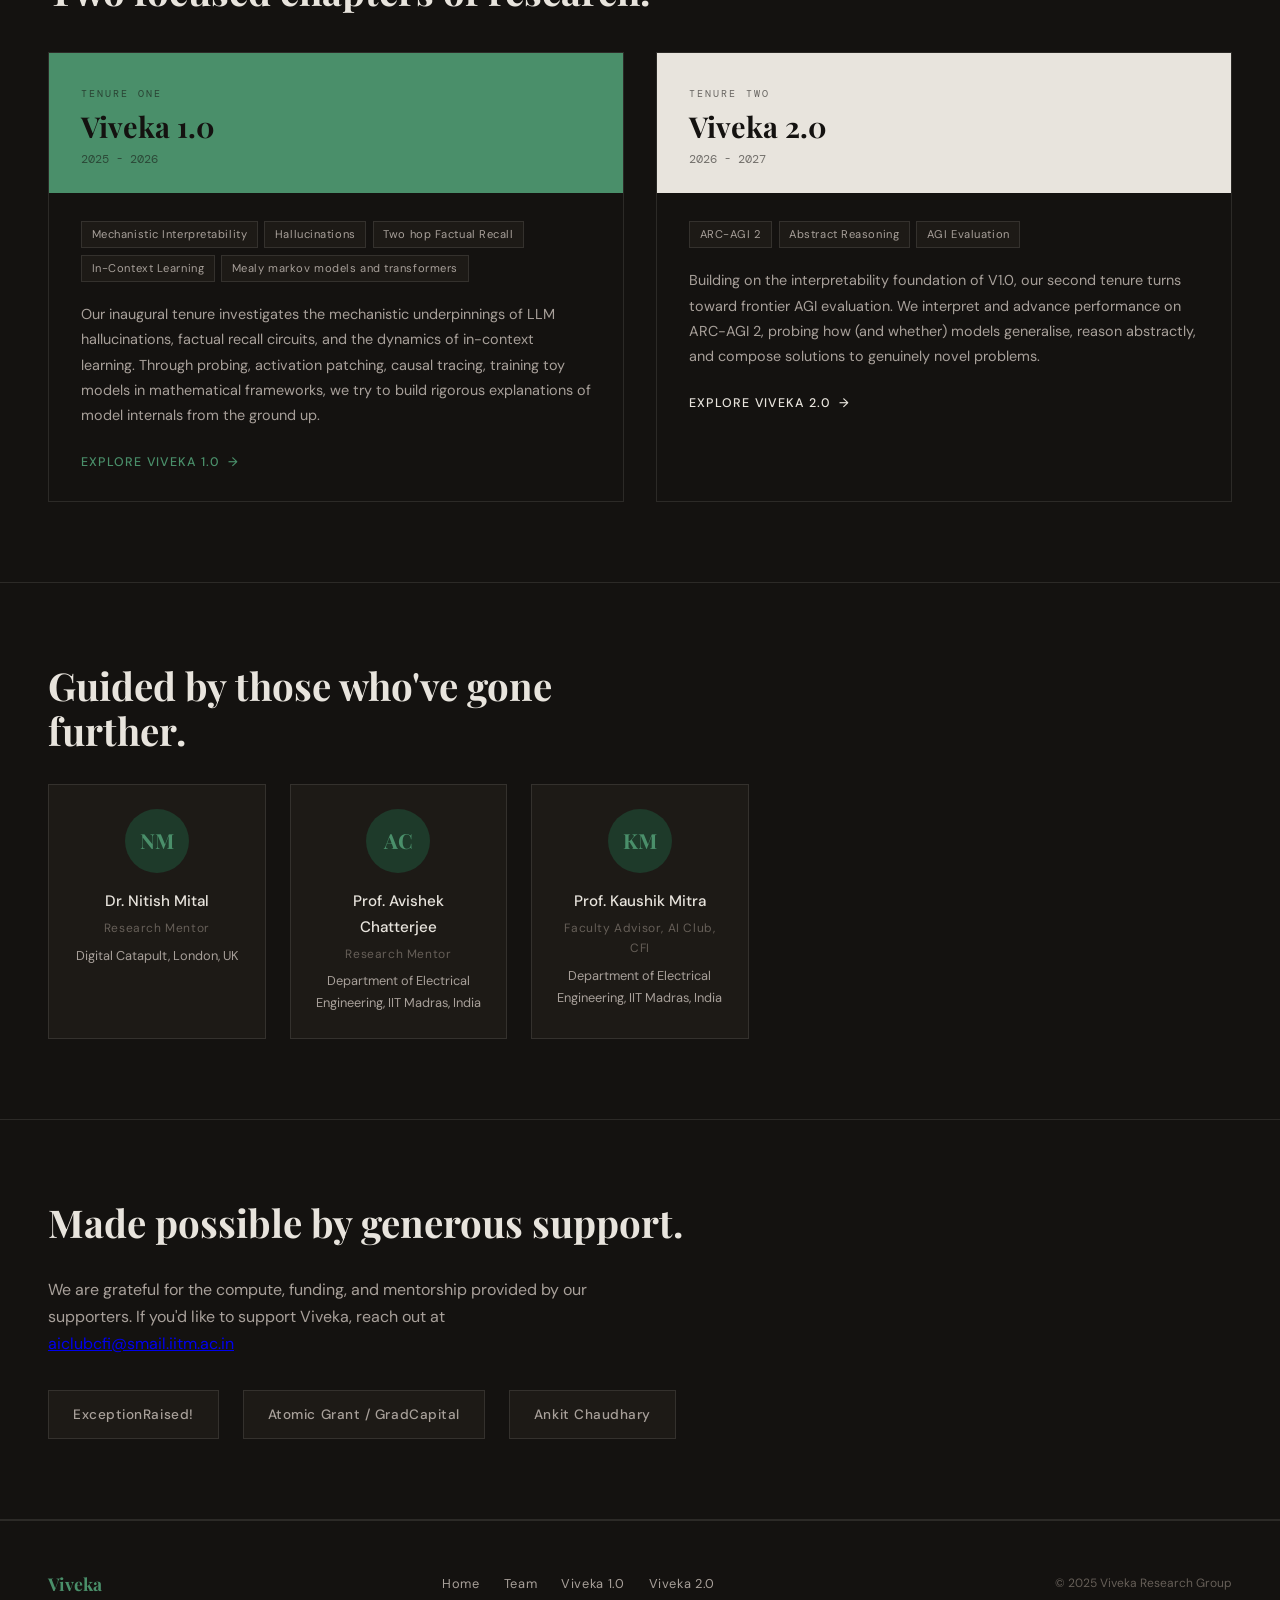
==== commit a4700fec: "grp_pic_updates" ====
--- a/index.html
+++ b/index.html
@@ -497,7 +497,7 @@
   </div>
   <div class="hero-visual">
     <div class="hero-photo-wrapper">
-      <img src="group_photo.jpg" alt="Viveka research team group photo" />
+      <img src="vivekafull.jpeg" alt="Viveka research team group photo" />
       <div class="hero-photo-caption">
         <strong>The Viveka Team</strong>
         <span>11 student researchers · 2025–2026</span>
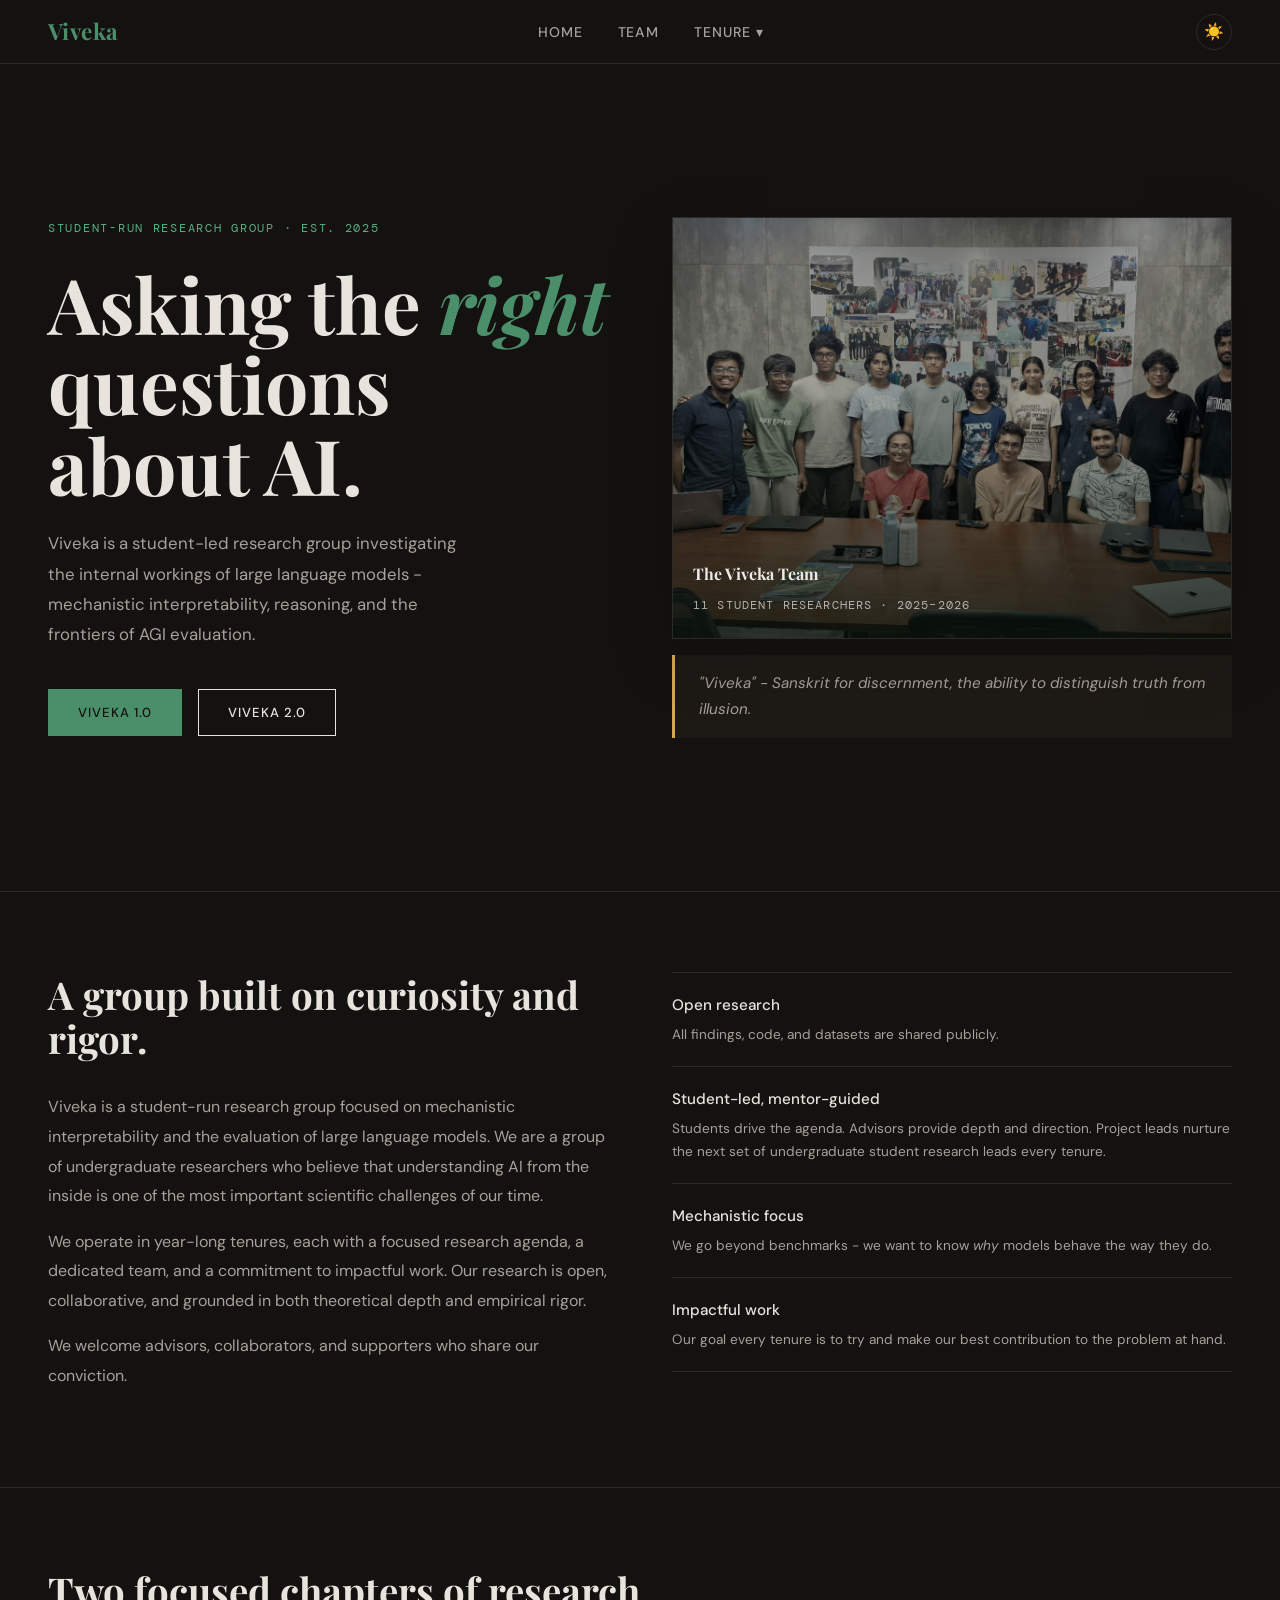
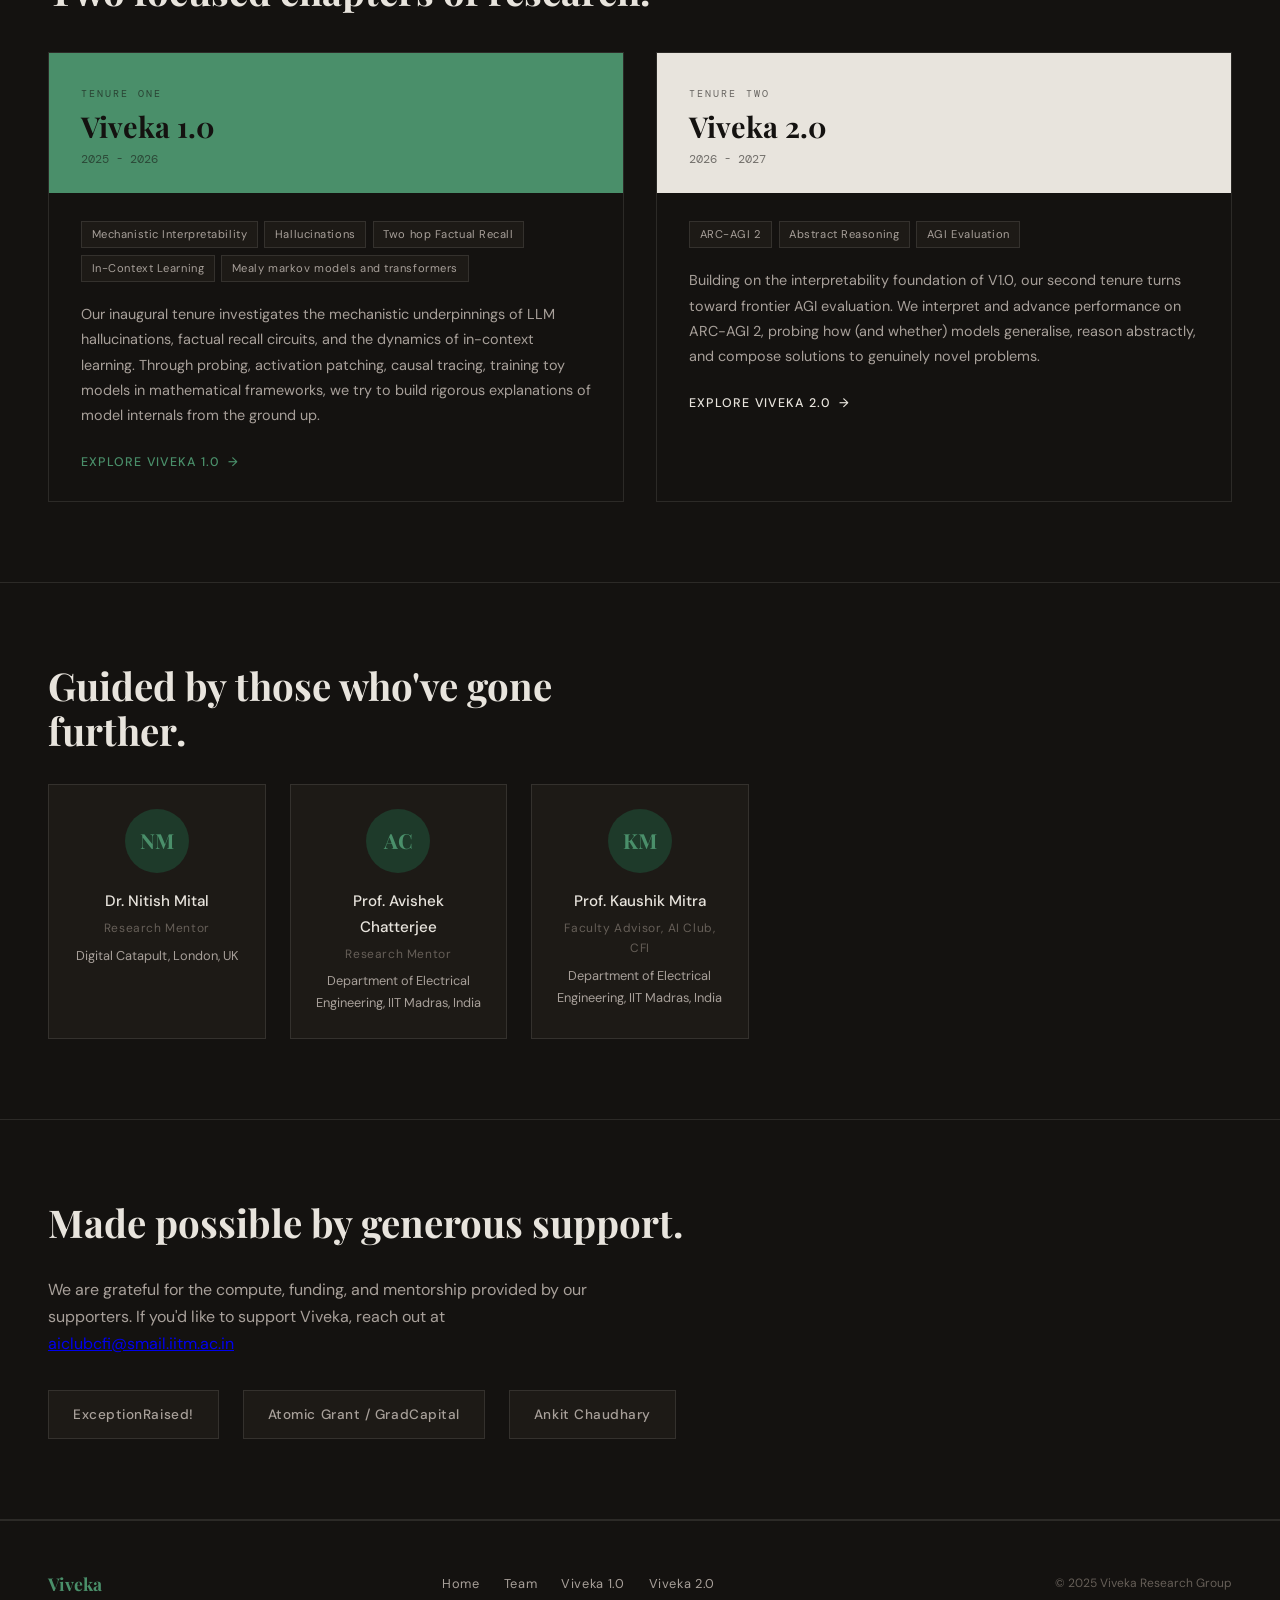
==== commit 9f1f216c: "fixing image locations" ====
--- a/index.html
+++ b/index.html
@@ -203,7 +203,7 @@
     width: 100%;
     height: 420px;
     object-fit: cover;
-    object-position: center top;
+    object-position: 20% top;
     display: block;
     /* Warm cinematic grade - slight desaturation + deep shadows */
     filter: brightness(0.82) contrast(1.08) saturate(0.85) sepia(0.08);
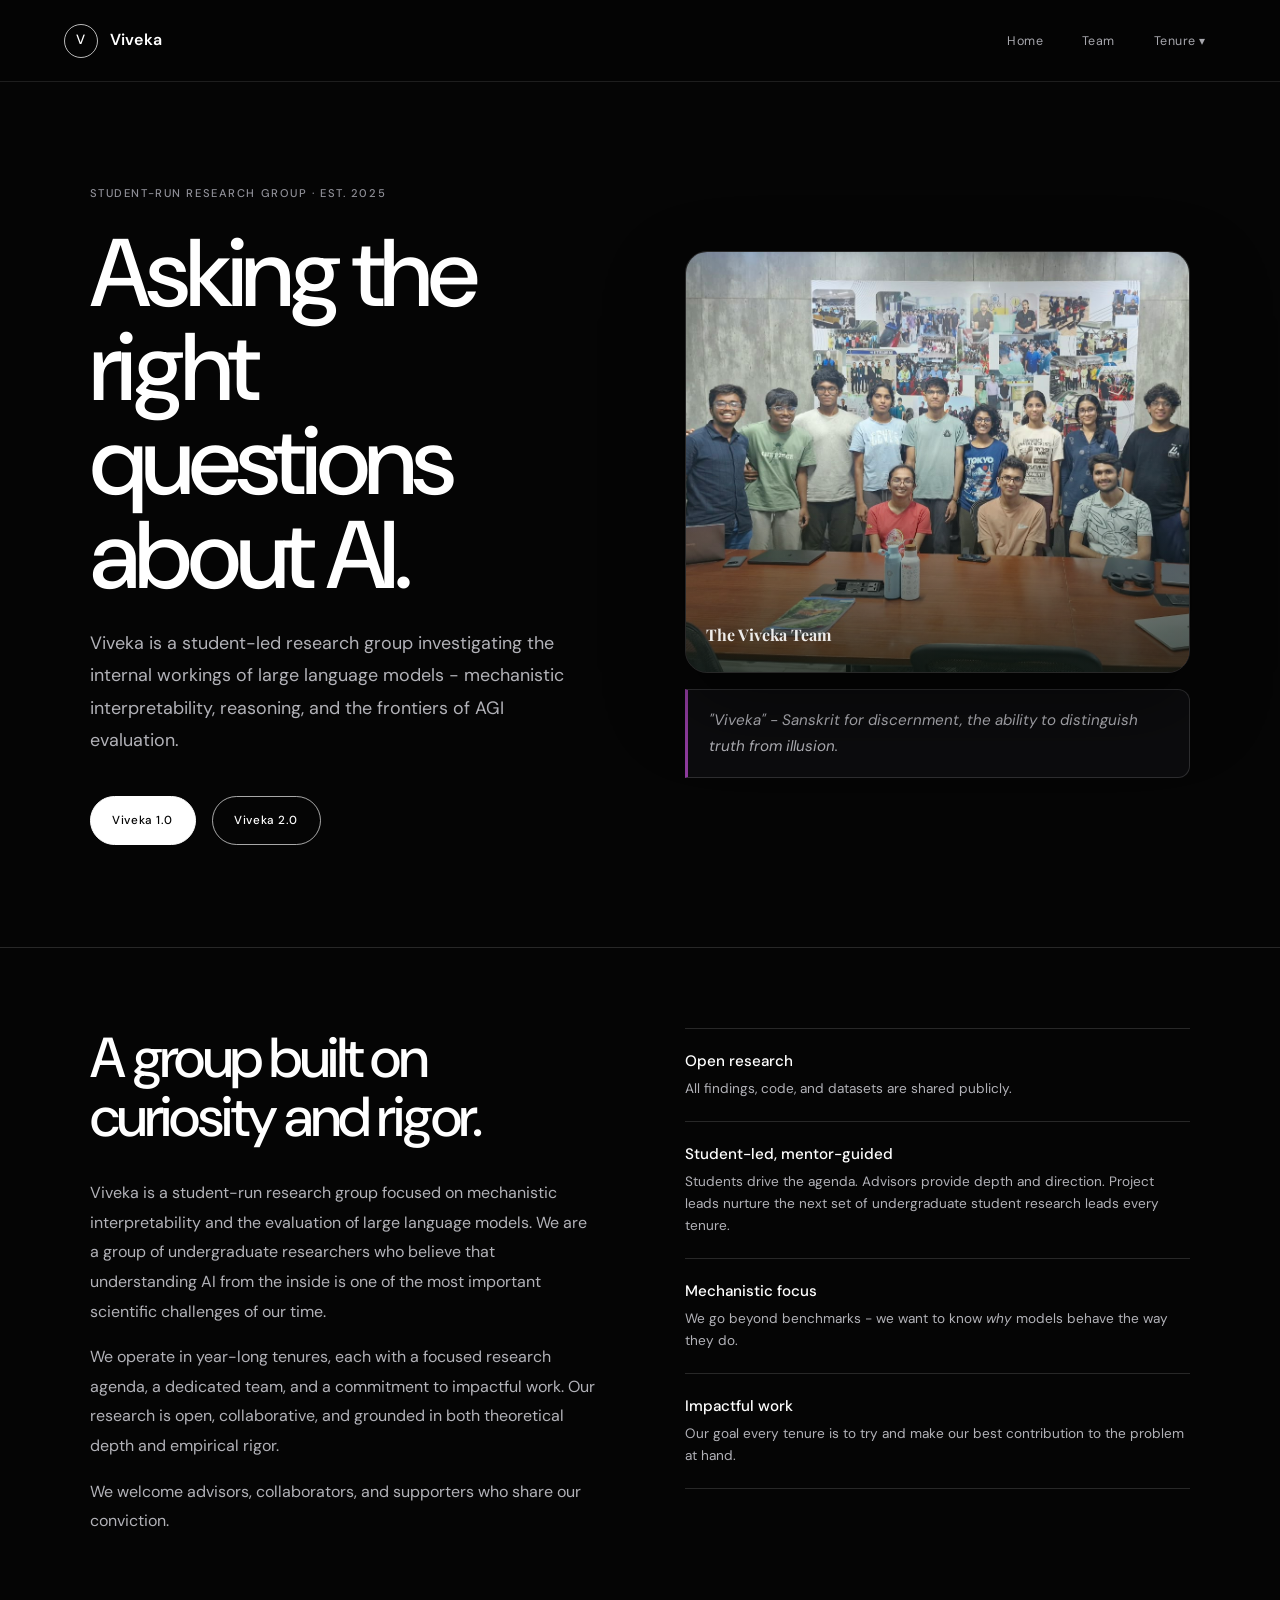
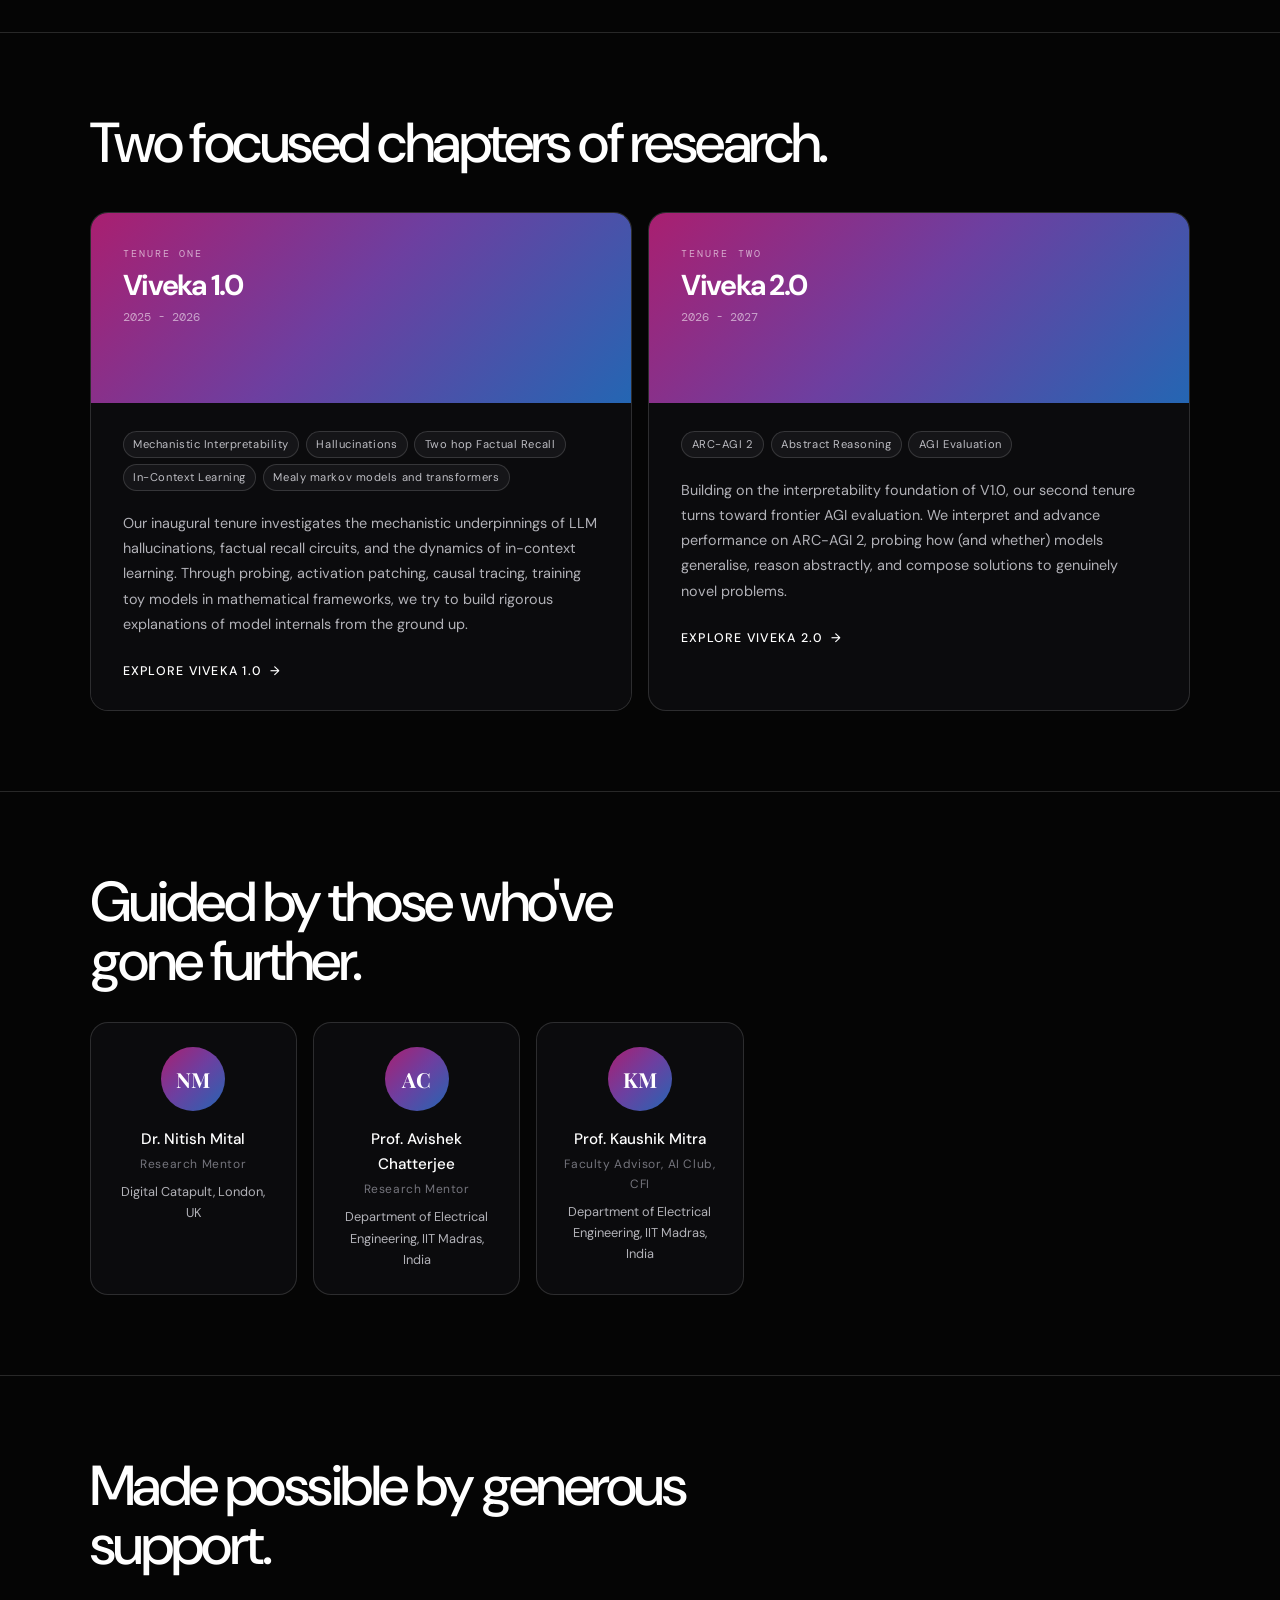
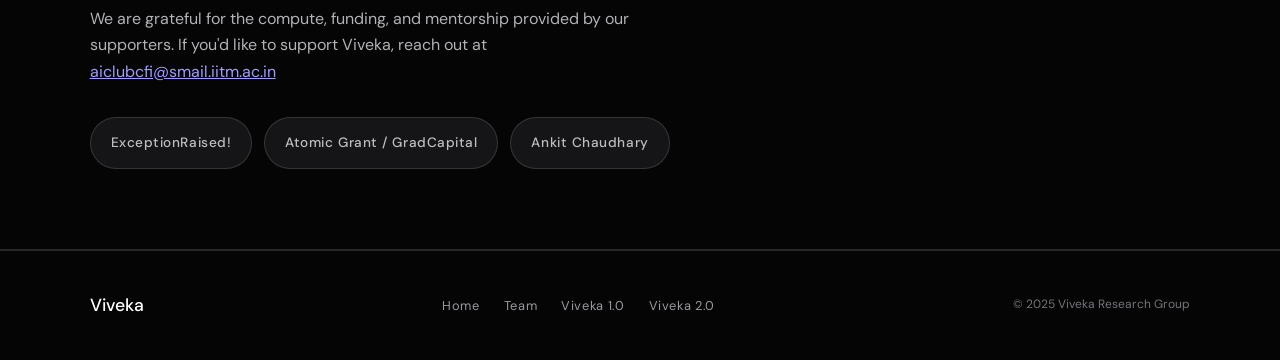
==== commit 9eac17d1: "changed theme to ai club website" ====
--- a/index.html
+++ b/index.html
@@ -465,6 +465,7 @@
     footer { padding: 2rem 1.5rem; flex-direction: column; }
   }
 </style>
+<link rel="stylesheet" href="assets/css/viveka-theme.css">
 </head>
 <body>
 
@@ -481,7 +482,6 @@
       </div>
     </li>
   </ul>
-  <button class="dark-toggle" id="darkToggle" aria-label="Toggle dark mode" title="Toggle dark mode">☀️</button>
 </nav>
 
 <!-- HERO -->
@@ -500,7 +500,6 @@
       <img src="vivekafull.jpeg" alt="Viveka research team group photo" />
       <div class="hero-photo-caption">
         <strong>The Viveka Team</strong>
-        <span>11 student researchers · 2025–2026</span>
       </div>
     </div>
     <div class="hero-quote">
@@ -648,25 +647,5 @@
   <div class="footer-copy">© 2025 Viveka Research Group</div>
 </footer>
 
-<script>
-  const toggle = document.getElementById('darkToggle');
-  const html = document.documentElement;
-
-  // Load saved preference
-  const saved = localStorage.getItem('viveka-theme');
-  if (saved) {
-    html.setAttribute('data-theme', saved);
-    toggle.textContent = saved === 'dark' ? '☀️' : '🌙';
-  }
-
-  toggle.addEventListener('click', () => {
-    const current = html.getAttribute('data-theme');
-    const next = current === 'dark' ? 'light' : 'dark';
-    html.setAttribute('data-theme', next);
-    toggle.textContent = next === 'dark' ? '☀️' : '🌙';
-    localStorage.setItem('viveka-theme', next);
-  });
-</script>
-
 </body>
 </html>
--- a/assets/css/viveka-theme.css
+++ b/assets/css/viveka-theme.css
@@ -0,0 +1,409 @@
+/* Viveka visual system — static, monochrome, and research-led. */
+:root,
+[data-theme="dark"] {
+  color-scheme: dark;
+  --ink: #f5f5f7;
+  --ink-muted: #b2b2b8;
+  --ink-faint: #74747c;
+  --paper: #050505;
+  --paper-warm: #0d0d0f;
+  --accent: #f5f5f7;
+  --accent-light: #dcdce1;
+  --accent-pale: #18181c;
+  --rule: rgba(255, 255, 255, 0.14);
+  --gold: #ffffff;
+  --v2: #0b0b0d;
+  --nav-bg: rgba(5, 5, 5, 0.94);
+  --gradient: linear-gradient(135deg, #a91f70 0%, #6d3fa0 48%, #2466b3 100%);
+}
+
+html { background: #050505; scroll-behavior: smooth; }
+
+body {
+  max-width: none;
+  margin: 0;
+  background: #050505;
+  color: var(--ink);
+  box-shadow: none;
+  font-family: "DM Sans", Inter, -apple-system, BlinkMacSystemFont, "Segoe UI", sans-serif;
+  font-size: 16px;
+  line-height: 1.65;
+}
+
+body,
+body::before,
+body::after { animation: none !important; background-image: none; }
+
+nav {
+  height: 82px;
+  padding: 0 clamp(1.25rem, 5vw, 5rem);
+  background: var(--nav-bg);
+  border-bottom: 1px solid rgba(255, 255, 255, 0.1);
+  backdrop-filter: blur(16px);
+  -webkit-backdrop-filter: blur(16px);
+}
+
+.nav-logo {
+  display: inline-flex;
+  align-items: center;
+  gap: 0.75rem;
+  color: #fff;
+  font-family: inherit;
+  font-size: 1rem;
+  font-weight: 600;
+  letter-spacing: 0.01em;
+}
+
+.nav-logo::before {
+  content: "V";
+  display: grid;
+  place-items: center;
+  width: 34px;
+  height: 34px;
+  border: 1px solid rgba(255, 255, 255, 0.72);
+  border-radius: 50%;
+  color: #fff;
+  font-size: 0.84rem;
+  font-weight: 500;
+}
+
+.nav-links { gap: clamp(0.2rem, 1.4vw, 1.4rem); }
+
+.nav-links a {
+  height: 82px;
+  padding: 0 0.65rem;
+  color: #a7a7ad;
+  font-size: 0.78rem;
+  font-weight: 400;
+  line-height: 82px;
+  letter-spacing: 0.04em;
+  text-transform: none;
+}
+
+.nav-links a:hover,
+.nav-links a.active { color: #fff !important; }
+
+.dropdown-menu {
+  min-width: 220px;
+  padding: 0.5rem;
+  background: #0b0b0d;
+  border: 1px solid var(--rule);
+  border-radius: 12px;
+  box-shadow: 0 24px 60px rgba(0, 0, 0, 0.55);
+}
+
+.dropdown-menu a {
+  height: auto;
+  padding: 0.8rem 0.9rem;
+  border: 0;
+  border-radius: 8px;
+  line-height: 1.4;
+}
+
+.dropdown-menu a:hover { background: #17171a; }
+.dark-toggle { display: none !important; }
+
+section,
+.page-section,
+.tenure-block,
+.page-header {
+  padding-right: clamp(1.4rem, 7vw, 7rem);
+  padding-left: clamp(1.4rem, 7vw, 7rem);
+  border-color: var(--rule);
+}
+
+.hero {
+  min-height: calc(100vh - 82px);
+  padding: clamp(4.5rem, 8vw, 8rem) clamp(1.4rem, 7vw, 7rem);
+  gap: clamp(3rem, 7vw, 7rem);
+  border-bottom: 1px solid var(--rule);
+}
+
+.hero-eyebrow,
+.page-eyebrow,
+.section-label,
+.tenure-eyebrow,
+.role-label,
+.pub-type-badge,
+.tenure-block-year,
+.lead-role,
+.tenure-meta-item {
+  color: #8f8f97;
+  font-family: "DM Sans", sans-serif;
+  font-size: 0.7rem;
+  font-weight: 500;
+  letter-spacing: 0.14em;
+  text-transform: uppercase;
+}
+
+.hero-title,
+.page-title,
+.section-title,
+.tenure-title,
+.tenure-block-name,
+.tenure-card-title,
+.team-redirect h3,
+.pub-title {
+  color: #fff;
+  font-family: inherit;
+  font-style: normal;
+  letter-spacing: -0.045em;
+}
+
+.hero-title {
+  max-width: 740px;
+  font-size: clamp(3.6rem, 7.5vw, 7.5rem);
+  font-weight: 500;
+  line-height: 0.98;
+}
+
+.hero-title em { color: #fff; font-style: normal; }
+
+.hero-sub,
+.page-sub,
+.tenure-sub,
+.intro-text p,
+.about-text p,
+.pillar-desc,
+.tenure-card-desc,
+.advisor-affil,
+.lead-focus,
+.member-focus,
+.pub-oneliner,
+.concept-val { color: var(--ink-muted); }
+
+.hero-sub {
+  max-width: 590px;
+  font-size: clamp(1rem, 1.4vw, 1.2rem);
+}
+
+.btn,
+.btn-fill {
+  padding: 0.85rem 1.35rem;
+  background: transparent;
+  border: 1px solid rgba(255, 255, 255, 0.65);
+  border-radius: 999px;
+  color: #fff;
+  font-size: 0.73rem;
+  font-weight: 500;
+  letter-spacing: 0.05em;
+  text-transform: none;
+}
+
+.btn-fill { background: #fff; border-color: #fff; color: #050505; }
+
+.btn:hover,
+.btn-fill:hover {
+  background: var(--gradient);
+  border-color: transparent;
+  color: #fff;
+  transform: translateY(-1px);
+}
+
+.hero-photo-wrapper,
+.tenure-hero-photo {
+  overflow: hidden;
+  border: 1px solid var(--rule);
+  border-radius: 22px;
+  box-shadow: 0 32px 80px rgba(0, 0, 0, 0.42);
+}
+
+.hero-photo-wrapper img,
+[data-theme="dark"] .hero-photo-wrapper img,
+.tenure-hero-photo img { filter: none; }
+
+.hero-photo-wrapper:hover img { filter: none; }
+
+.hero-quote {
+  padding: 1.15rem 1.35rem;
+  background: #0c0c0e;
+  border: 1px solid var(--rule);
+  border-left: 3px solid #8e3b9d;
+  border-radius: 0 12px 12px 0;
+  color: var(--ink-muted);
+}
+
+.section-title {
+  font-size: clamp(2.2rem, 4.4vw, 4.6rem);
+  font-weight: 500;
+  line-height: 1.05;
+}
+
+#tenures .section-title {
+  max-width: 1000px;
+}
+
+.about-grid,
+.intro-grid { gap: clamp(2.5rem, 7vw, 7rem); }
+
+.pillar,
+.concept { border-color: var(--rule); }
+
+.pillar-num,
+.concept-key { color: #8d8d95; font-family: inherit; }
+.pillar-title { color: #fff; font-weight: 500; }
+
+.tenure-grid,
+.advisors-grid,
+.leads-grid,
+.members-grid,
+.pub-grid { gap: 1rem; }
+
+.tenure-card,
+.advisor-card,
+.lead-card,
+.member-card,
+.pub-card {
+  overflow: hidden;
+  background: #0b0b0d;
+  border: 1px solid var(--rule);
+  border-radius: 18px;
+  color: #fff;
+}
+
+.tenure-card:hover,
+.advisor-card:hover,
+.lead-card:hover,
+.member-card:hover,
+.pub-card:hover {
+  border-color: rgba(255, 255, 255, 0.32);
+  box-shadow: 0 18px 50px rgba(0, 0, 0, 0.34);
+  transform: translateY(-3px);
+}
+
+.tenure-card-header,
+.tenure-card-header.v2,
+.team-redirect { background: var(--gradient); color: #fff; }
+
+.tenure-card-header { min-height: 190px; }
+.tenure-card-body { background: #0b0b0d; }
+
+.theme-tag,
+.lead-tag,
+.pub-tag,
+.supporter-badge {
+  background: #151518;
+  border: 1px solid var(--rule);
+  border-radius: 999px;
+  color: #bdbdc3;
+}
+
+.tenure-card-link,
+.tenure-block-link { color: #fff !important; }
+
+.advisor-avatar,
+.lead-avatar,
+.member-avatar,
+.v2 .lead-avatar,
+.v2 .member-avatar {
+  background: var(--gradient) !important;
+  color: #fff !important;
+}
+
+.advisor-avatar { border-radius: 50%; }
+.supporters-row { gap: 0.75rem; }
+.supporter-badge { padding: 0.85rem 1.25rem; }
+
+.page-header {
+  padding-top: clamp(5rem, 10vw, 9rem);
+  padding-bottom: clamp(3.5rem, 7vw, 6rem);
+}
+
+.page-title {
+  font-size: clamp(3.4rem, 8vw, 7rem);
+  font-weight: 500;
+}
+
+.tenure-block {
+  padding-top: clamp(4rem, 7vw, 7rem);
+  padding-bottom: clamp(4rem, 7vw, 7rem);
+}
+
+.tenure-block-name { font-weight: 500; }
+.lead-card, .member-card { background: #0b0b0d; }
+.lead-role, .v2 .lead-role { color: #a66bc1 !important; }
+.social-link { color: #d5d5da; }
+
+.tenure-hero {
+  min-height: calc(100vh - 82px);
+  padding: clamp(4rem, 7vw, 7rem) clamp(1.4rem, 7vw, 7rem);
+  background: #050505;
+  border-color: var(--rule);
+}
+
+.tenure-hero::before { color: #fff; opacity: 0.035; }
+
+.tenure-title {
+  font-size: clamp(3.8rem, 8vw, 8rem);
+  font-weight: 500;
+  line-height: 0.95;
+}
+
+.tenure-meta { gap: 2.5rem; }
+
+.tenure-meta-val {
+  color: #fff;
+  font-size: 0.92rem;
+  font-weight: 400;
+  letter-spacing: 0;
+  text-transform: none;
+}
+
+.page-section {
+  padding-top: clamp(4.5rem, 8vw, 8rem);
+  padding-bottom: clamp(4.5rem, 8vw, 8rem);
+}
+
+.team-redirect {
+  padding: clamp(2rem, 4vw, 4rem);
+  border-radius: 18px;
+}
+
+.pub-img {
+  background: linear-gradient(145deg, #961e68, #294f9d);
+  border-color: var(--rule);
+  color: #fff;
+}
+
+.pub-body { background: #0b0b0d; }
+.pub-title { font-weight: 500; }
+
+footer {
+  padding: 2.5rem clamp(1.4rem, 7vw, 7rem);
+  background: #050505;
+  border-color: var(--rule);
+}
+
+.footer-logo { color: #fff; font-family: inherit; font-weight: 500; }
+.footer-links a { color: #9999a1; }
+.footer-links a:hover { color: #fff; }
+
+@media (max-width: 880px) {
+  .hero,
+  .tenure-hero { min-height: auto; grid-template-columns: 1fr; }
+
+  .hero-photo-wrapper img,
+  .tenure-hero-photo img { height: min(68vw, 480px); }
+}
+
+@media (max-width: 640px) {
+  nav { height: 68px; padding: 0 1rem; }
+  .nav-logo { font-size: 0; }
+  .nav-logo::before { width: 32px; height: 32px; font-size: 0.8rem; }
+  .nav-links { gap: 0; }
+  .nav-links a { height: 68px; padding: 0 0.42rem; font-size: 0.69rem; line-height: 68px; }
+  .dropdown-menu { right: 0; left: auto; }
+  .hero-title { font-size: clamp(3.25rem, 16vw, 5rem); }
+  .hero { padding-top: 4.5rem; }
+  .hero-ctas { gap: 0.65rem; }
+  .tenure-card-header { min-height: 155px; }
+  footer { align-items: flex-start; }
+}
+
+@media (prefers-reduced-motion: reduce) {
+  *, *::before, *::after {
+    scroll-behavior: auto !important;
+    animation: none !important;
+    transition-duration: 0.01ms !important;
+  }
+}
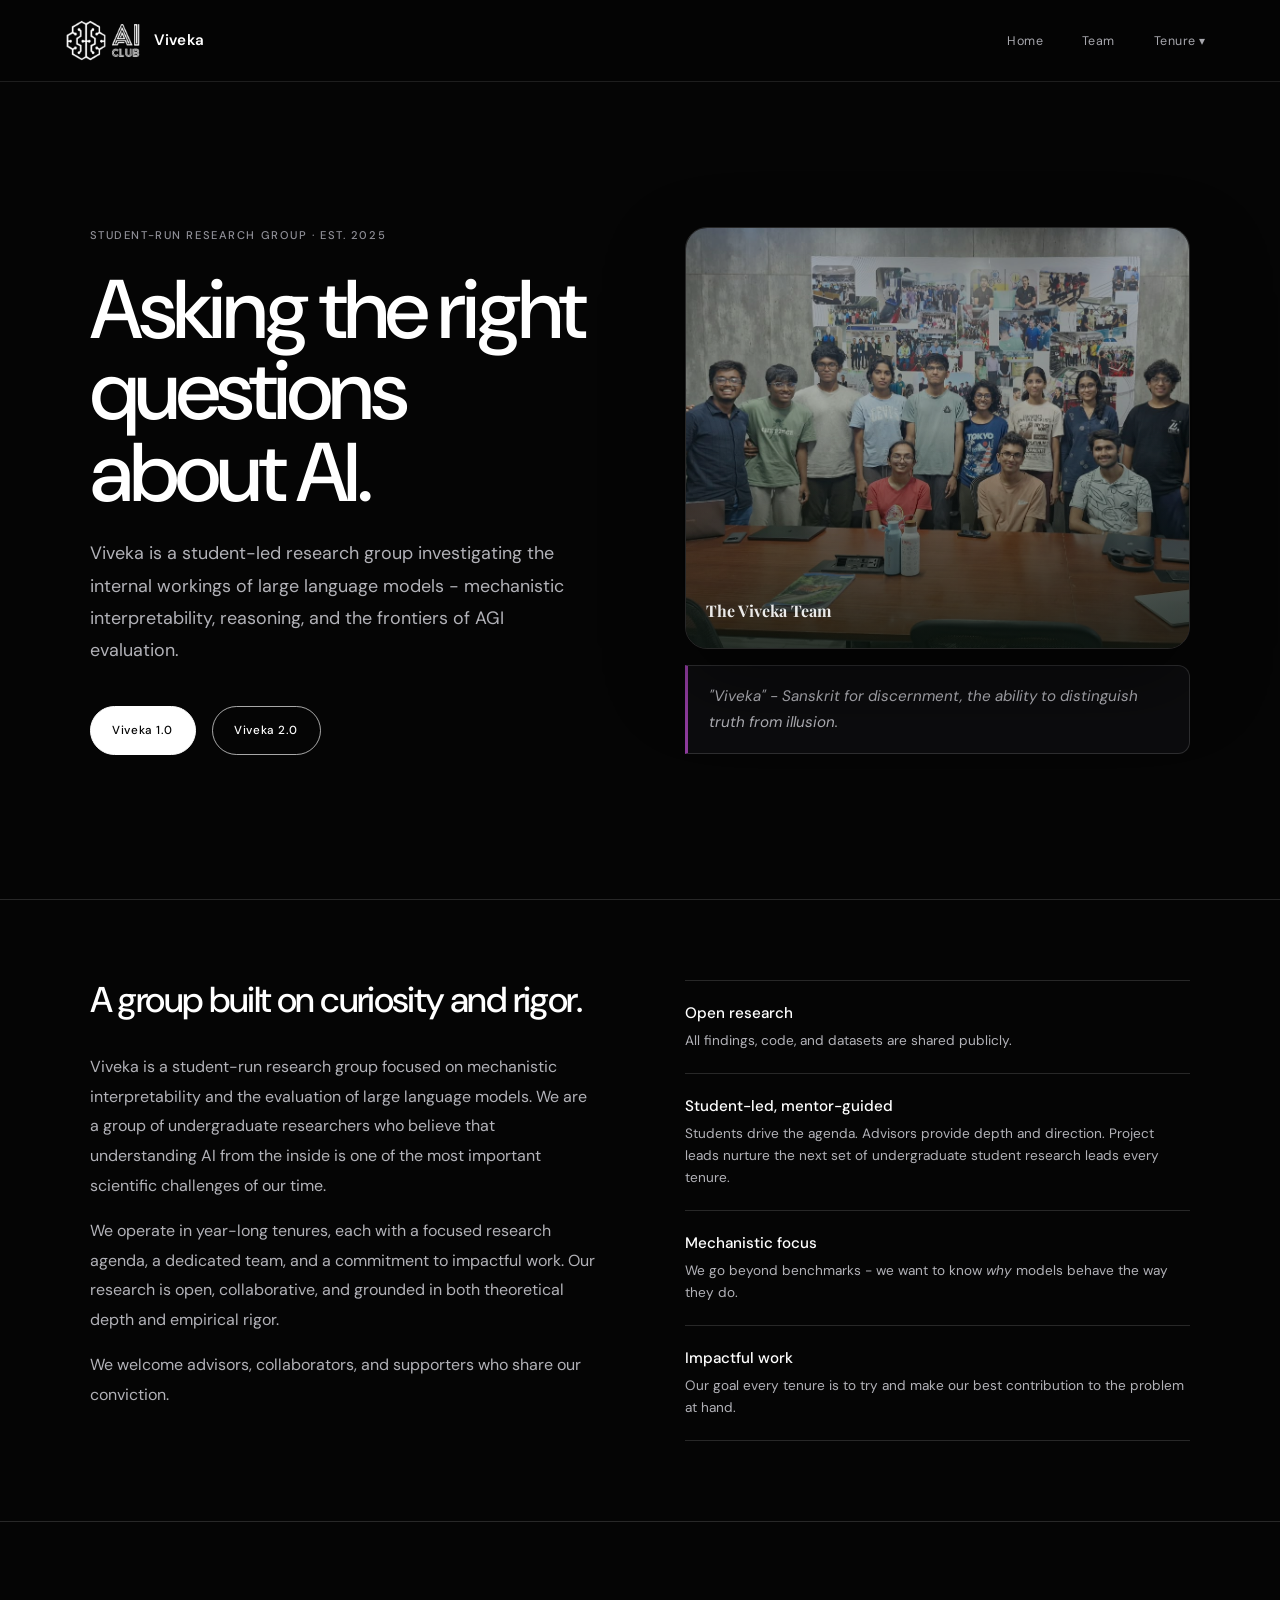
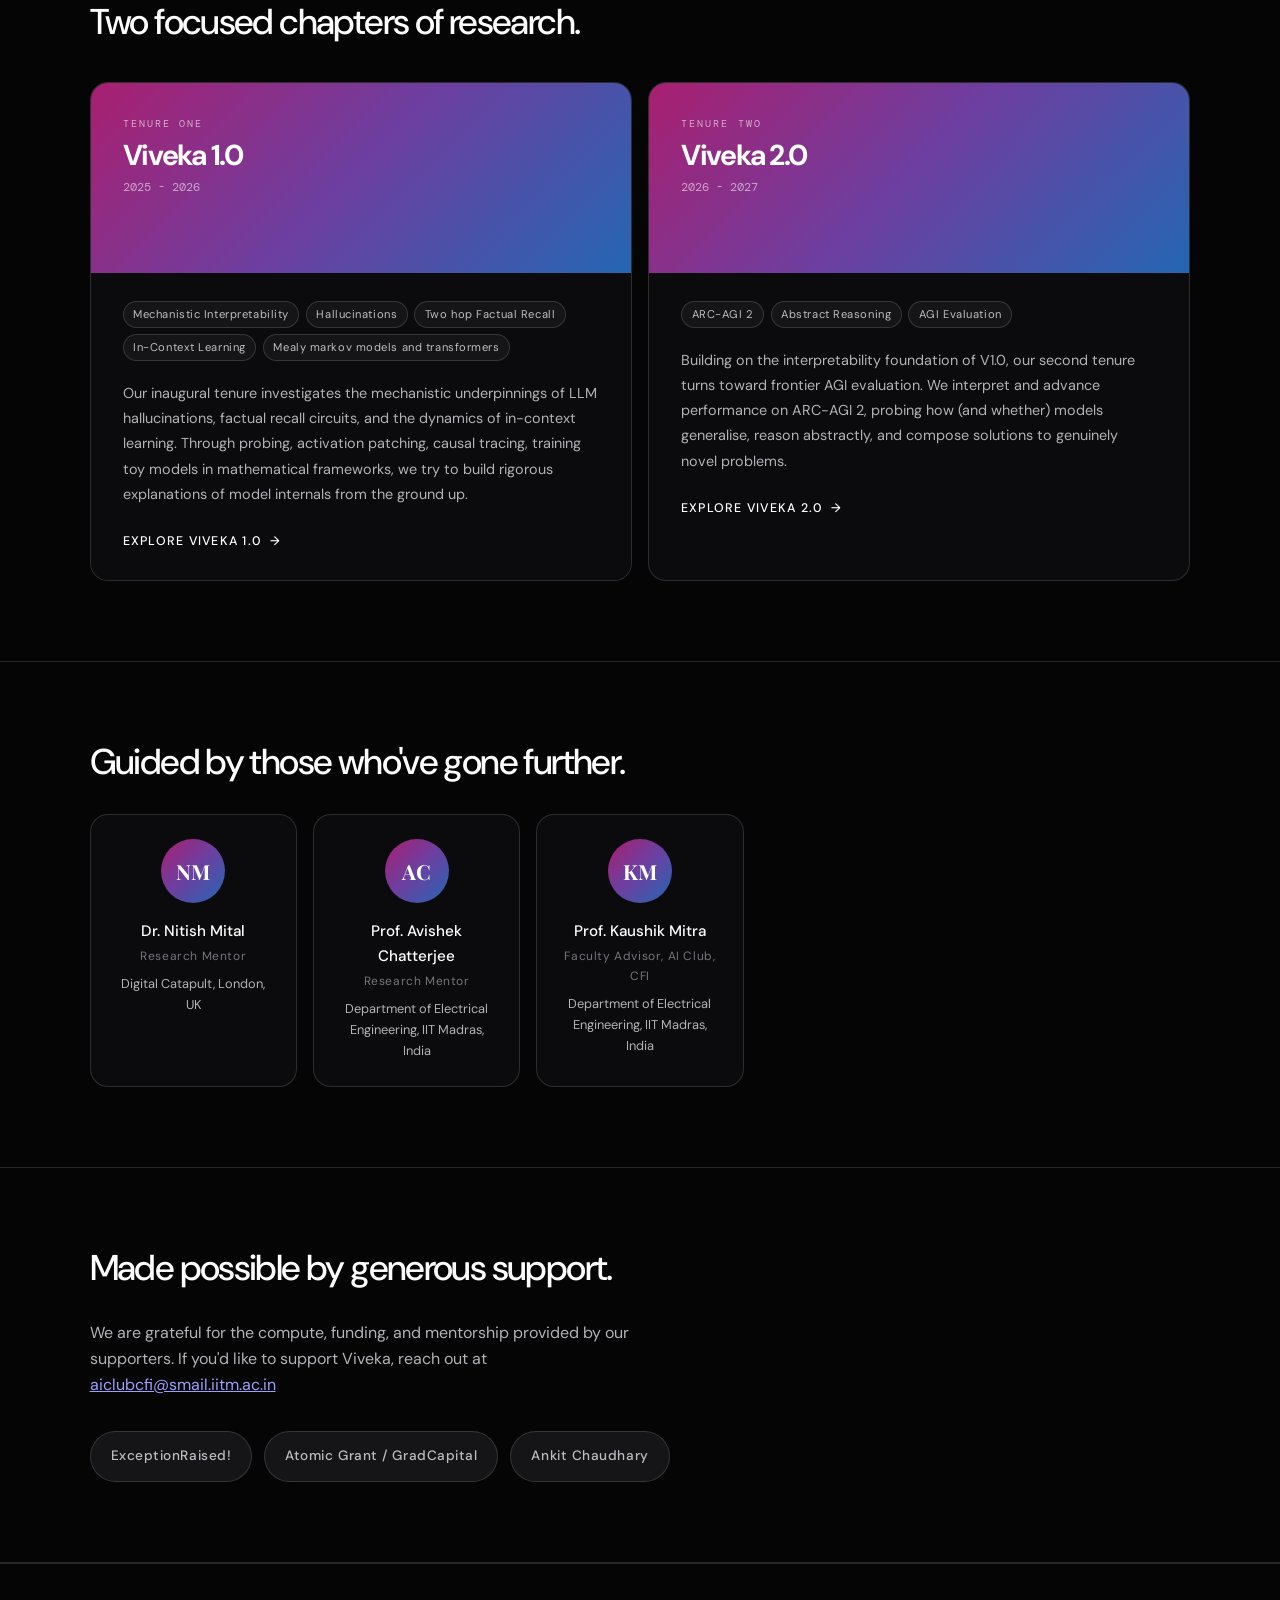
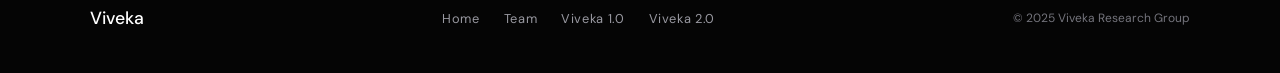
==== commit 8c3c8ccd: "update" ====
--- a/index.html
+++ b/index.html
@@ -465,12 +465,12 @@
     footer { padding: 2rem 1.5rem; flex-direction: column; }
   }
 </style>
-<link rel="stylesheet" href="assets/css/viveka-theme.css">
+<link rel="stylesheet" href="assets/css/viveka-theme.css?v=20261004-3">
 </head>
 <body>
 
 <nav>
-  <a href="index.html" class="nav-logo">Viveka</a>
+  <a href="index.html" class="nav-logo"><img src="assets/ai-club-logo.png" alt="AI Club"><span>Viveka</span></a>
   <ul class="nav-links">
     <li><a href="index.html">Home</a></li>
     <li><a href="team.html">Team</a></li>
--- a/assets/css/viveka-theme.css
+++ b/assets/css/viveka-theme.css
@@ -152,7 +152,7 @@
 
 .hero-title {
   max-width: 740px;
-  font-size: clamp(3.6rem, 7.5vw, 7.5rem);
+  font-size: clamp(3.35rem, 6.5vw, 6.5rem);
   font-weight: 500;
   line-height: 0.98;
 }
@@ -210,9 +210,22 @@
 
 .hero-photo-wrapper img,
 [data-theme="dark"] .hero-photo-wrapper img,
-.tenure-hero-photo img { filter: none; }
-
-.hero-photo-wrapper:hover img { filter: none; }
+.tenure-hero-photo img {
+  filter: brightness(0.68) contrast(1.06) saturate(0.9);
+  transition: filter 0.4s ease;
+}
+
+.hero-photo-wrapper:hover img,
+.tenure-hero-photo:hover img { filter: none; }
+
+.hero-photo-wrapper::after { transition: opacity 0.4s ease; }
+.hero-photo-wrapper:hover::after { opacity: 0; }
+
+.tenure-hero-photo .full-frame-photo {
+  height: auto;
+  aspect-ratio: 1;
+  object-fit: contain;
+}
 
 .hero-quote {
   padding: 1.15rem 1.35rem;
@@ -393,7 +406,7 @@
   .nav-links { gap: 0; }
   .nav-links a { height: 68px; padding: 0 0.42rem; font-size: 0.69rem; line-height: 68px; }
   .dropdown-menu { right: 0; left: auto; }
-  .hero-title { font-size: clamp(3.25rem, 16vw, 5rem); }
+  .hero-title { font-size: clamp(3rem, 14vw, 4.5rem); }
   .hero { padding-top: 4.5rem; }
   .hero-ctas { gap: 0.65rem; }
   .tenure-card-header { min-height: 155px; }
@@ -407,3 +420,325 @@
     transition-duration: 0.01ms !important;
   }
 }
+
+
+/* AI Club project-page structure for Viveka tenure pages. */
+.tenure-page {
+  padding-bottom: clamp(3rem, 6vw, 6rem);
+}
+
+.tenure-hero {
+  display: block;
+  min-height: 0;
+  max-width: 1120px;
+  margin: 0 auto;
+  padding: clamp(4.5rem, 8vw, 7.5rem) clamp(1.4rem, 5vw, 4rem) 2.5rem;
+  background: transparent;
+  border-bottom: 0;
+  text-align: center;
+}
+
+.tenure-hero::before {
+  display: none;
+}
+
+.tenure-hero-content {
+  max-width: 940px;
+  margin: 0 auto;
+}
+
+.tenure-eyebrow {
+  margin-bottom: 1.25rem;
+}
+
+.tenure-title {
+  font-size: clamp(4rem, 9vw, 7.8rem);
+}
+
+.tenure-sub {
+  max-width: 900px;
+  margin: 1.8rem auto 2.2rem;
+  font-size: clamp(1.05rem, 1.8vw, 1.35rem);
+  line-height: 1.65;
+}
+
+.tenure-meta {
+  justify-content: center;
+  gap: 1.25rem 3rem;
+}
+
+.tenure-actions {
+  display: flex;
+  justify-content: center;
+  margin-top: 2.2rem;
+}
+
+.tenure-back {
+  display: inline-flex;
+  align-items: center;
+  min-height: 44px;
+  padding: 0.65rem 1.25rem;
+  border: 1px solid rgba(255, 255, 255, 0.26);
+  border-radius: 999px;
+  color: #d1d1d6;
+  font-size: 0.82rem;
+  font-weight: 500;
+  text-decoration: none;
+  transition: border-color 180ms ease, color 180ms ease, transform 180ms ease;
+}
+
+.tenure-back:hover {
+  border-color: rgba(255, 255, 255, 0.68);
+  color: #fff;
+  transform: translateY(-1px);
+}
+
+.tenure-hero-photo {
+  max-width: 1000px;
+  margin: clamp(2.5rem, 5vw, 4.5rem) auto 0;
+  background: #0b0b0d;
+  border-radius: 22px;
+}
+
+.tenure-hero-photo img,
+.tenure-hero-photo .full-frame-photo {
+  width: 100%;
+  height: auto;
+  max-height: 680px;
+  aspect-ratio: auto;
+  object-fit: contain;
+  filter: none;
+}
+
+.page-section {
+  max-width: 1050px;
+  margin: 0 auto;
+  padding: clamp(2.5rem, 5vw, 4rem) 0;
+  border-top: 1px solid var(--rule);
+  border-bottom: 0;
+}
+
+.page-section .section-title {
+  max-width: 920px;
+  margin-bottom: 1.5rem;
+  font-size: clamp(2rem, 3.5vw, 3.15rem);
+}
+
+.intro-grid {
+  grid-template-columns: minmax(220px, 0.8fr) minmax(0, 1.5fr);
+  gap: clamp(2rem, 5vw, 5rem);
+}
+
+.intro-grid-single {
+  grid-template-columns: minmax(0, 1fr);
+}
+
+.intro-grid-single > div,
+.intro-grid-single .section-title,
+.intro-grid-single .intro-text {
+  width: 100%;
+  max-width: 100%;
+}
+
+.intro-grid-single .intro-text p {
+  max-width: 980px;
+  font-size: clamp(1rem, 1.35vw, 1.15rem);
+}
+
+.team-section {
+  padding-top: clamp(2.5rem, 5vw, 4rem) !important;
+}
+
+.team-redirect {
+  padding: clamp(1.6rem, 3vw, 2.5rem);
+  background: #0b0b0d;
+  border: 1px solid var(--rule);
+  border-radius: 20px;
+}
+
+.team-redirect h3 {
+  font-size: clamp(1.5rem, 2.5vw, 2rem);
+}
+
+.team-redirect .btn,
+.team-redirect .btn-fill {
+  background: transparent;
+  border-color: rgba(255, 255, 255, 0.5);
+  color: #fff;
+}
+
+.pub-grid {
+  grid-template-columns: repeat(2, minmax(0, 1fr));
+}
+
+.pub-card {
+  min-height: 200px;
+  border-radius: 20px;
+}
+
+.recruitment-section > div[style*="max-width"] {
+  max-width: none !important;
+  margin-top: 1.5rem !important;
+}
+
+.recruitment-section iframe {
+  background: #0b0b0d;
+}
+
+.recruitment-section > div[style*="height"] {
+  overflow: hidden;
+  border-radius: 20px !important;
+}
+
+@media (max-width: 1120px) {
+  .page-section {
+    width: calc(100% - 48px);
+  }
+}
+
+@media (max-width: 760px) {
+  .tenure-hero {
+    padding-top: 3.5rem;
+  }
+
+  .tenure-title {
+    font-size: clamp(3.4rem, 18vw, 5.4rem);
+  }
+
+  .tenure-meta {
+    display: grid;
+    grid-template-columns: repeat(2, minmax(0, 1fr));
+    text-align: left;
+  }
+
+  .tenure-hero-photo {
+    margin-top: 2.5rem;
+    border-radius: 16px;
+  }
+
+  .page-section {
+    width: calc(100% - 40px);
+    padding: 2.5rem 0;
+  }
+
+  .intro-grid,
+  .pub-grid {
+    grid-template-columns: 1fr;
+  }
+
+  .team-redirect {
+    align-items: flex-start;
+  }
+}
+
+
+/* Refined shared heading, brand, and team-card scale. */
+.nav-logo::before {
+  display: none;
+}
+
+.nav-logo img {
+  width: 78px;
+  height: 48px;
+  object-fit: contain;
+}
+
+.nav-logo span {
+  font-size: 0.95rem;
+}
+
+.section-title,
+.page-section .section-title {
+  max-width: 1040px;
+  font-size: clamp(1.9rem, 2.8vw, 3rem);
+  line-height: 1.12;
+}
+
+#tenures .section-title {
+  max-width: 1040px;
+}
+
+.leads-grid,
+.members-grid {
+  display: flex;
+  flex-wrap: wrap;
+  justify-content: center;
+  gap: 20px;
+}
+
+.lead-card,
+.member-card {
+  flex: 0 1 calc((100% - 80px) / 5);
+  min-width: 168px;
+  padding: 10px;
+  gap: 0.75rem;
+}
+
+.lead-avatar,
+.member-avatar,
+.v2 .lead-avatar,
+.v2 .member-avatar {
+  width: 100%;
+  height: auto;
+  aspect-ratio: 4 / 5;
+  margin: 0 0 0.7rem;
+  overflow: hidden;
+  border-radius: 14px;
+  font-size: 1.4rem;
+}
+
+.lead-avatar img,
+.member-avatar img {
+  width: 100%;
+  height: 100%;
+  object-fit: cover;
+  object-position: center;
+}
+
+.lead-name,
+.member-name {
+  font-size: 0.96rem;
+  line-height: 1.35;
+}
+
+.lead-focus,
+.member-focus {
+  font-size: 0.76rem;
+  line-height: 1.5;
+}
+
+@media (max-width: 1040px) {
+  .lead-card,
+  .member-card {
+    flex-basis: calc((100% - 60px) / 4);
+  }
+}
+
+@media (max-width: 760px) {
+  .nav-logo img {
+    width: 66px;
+    height: 42px;
+  }
+
+  .nav-logo span {
+    display: none;
+  }
+
+  .section-title,
+  .page-section .section-title {
+    font-size: clamp(1.75rem, 8vw, 2.45rem);
+  }
+
+  .lead-card,
+  .member-card {
+    flex-basis: calc((100% - 16px) / 2);
+    min-width: 140px;
+  }
+}
+
+@media (max-width: 420px) {
+  .lead-card,
+  .member-card {
+    flex-basis: 100%;
+  }
+}
